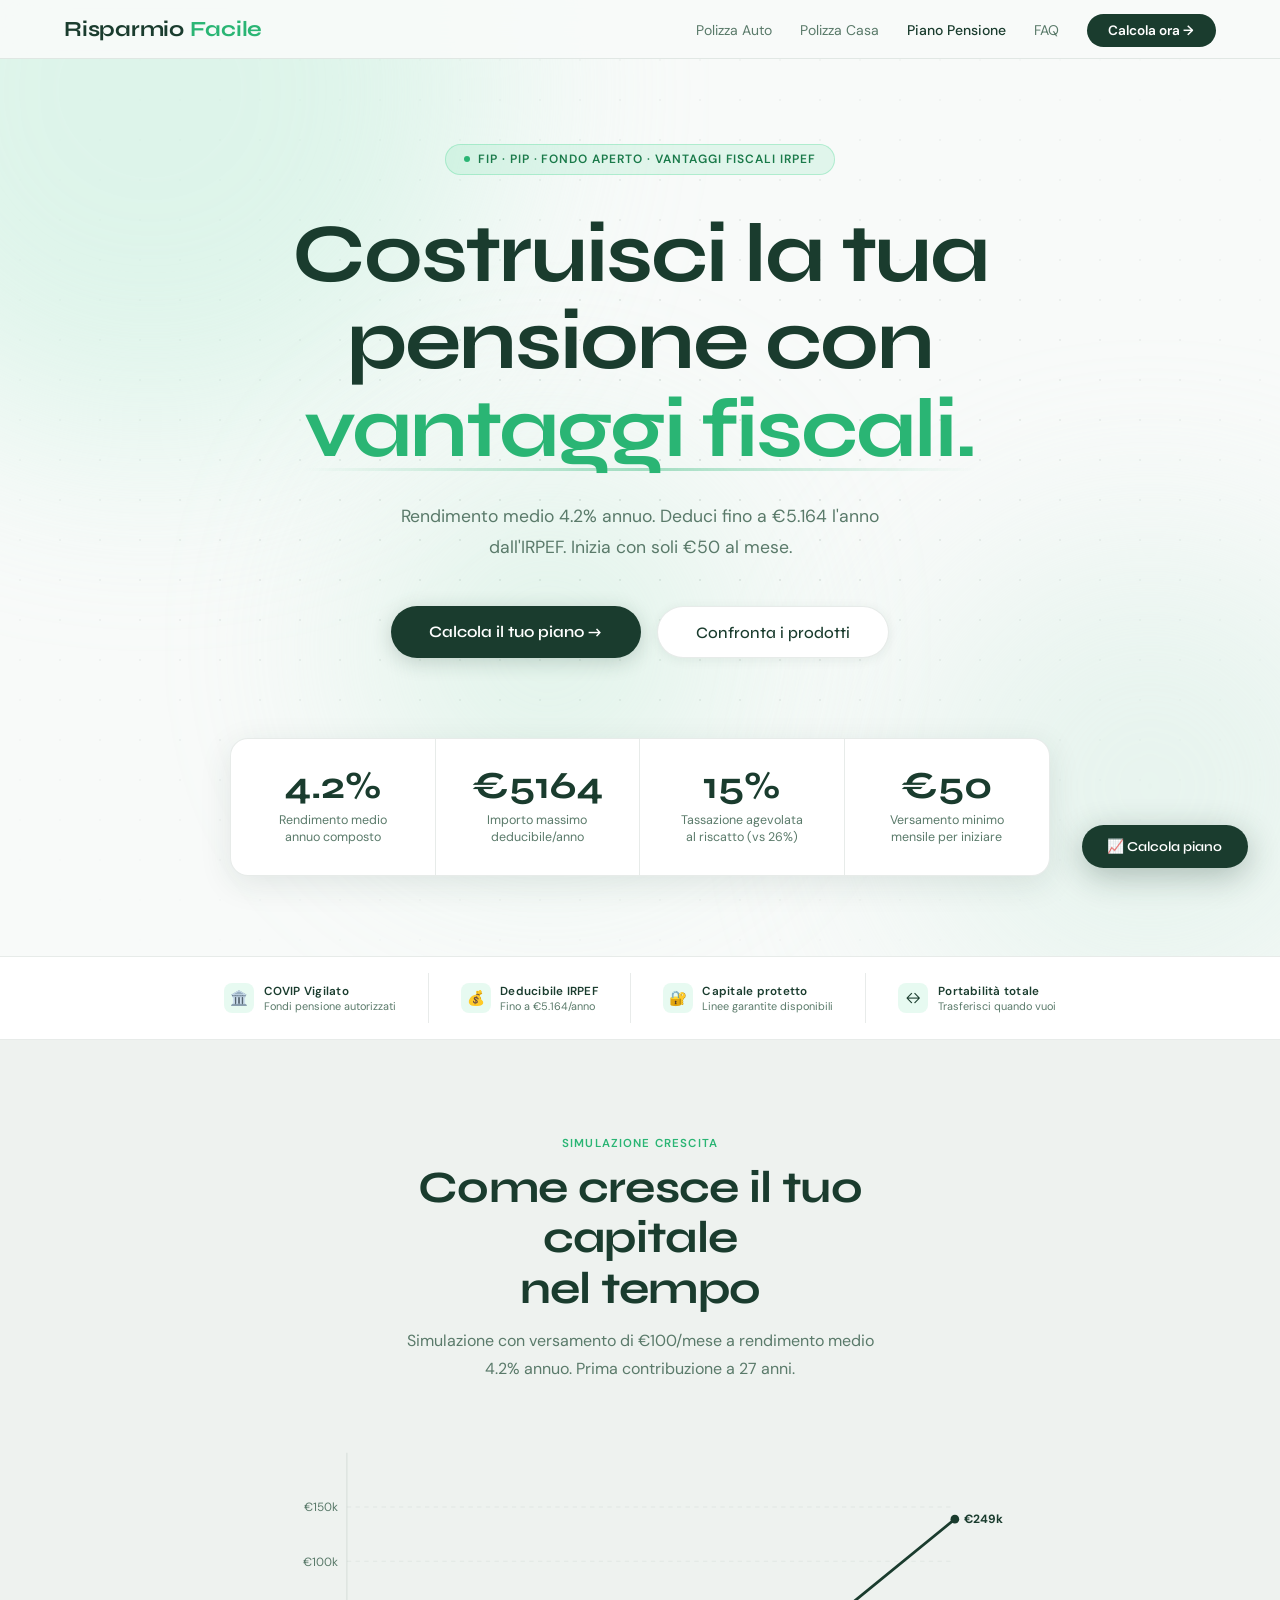
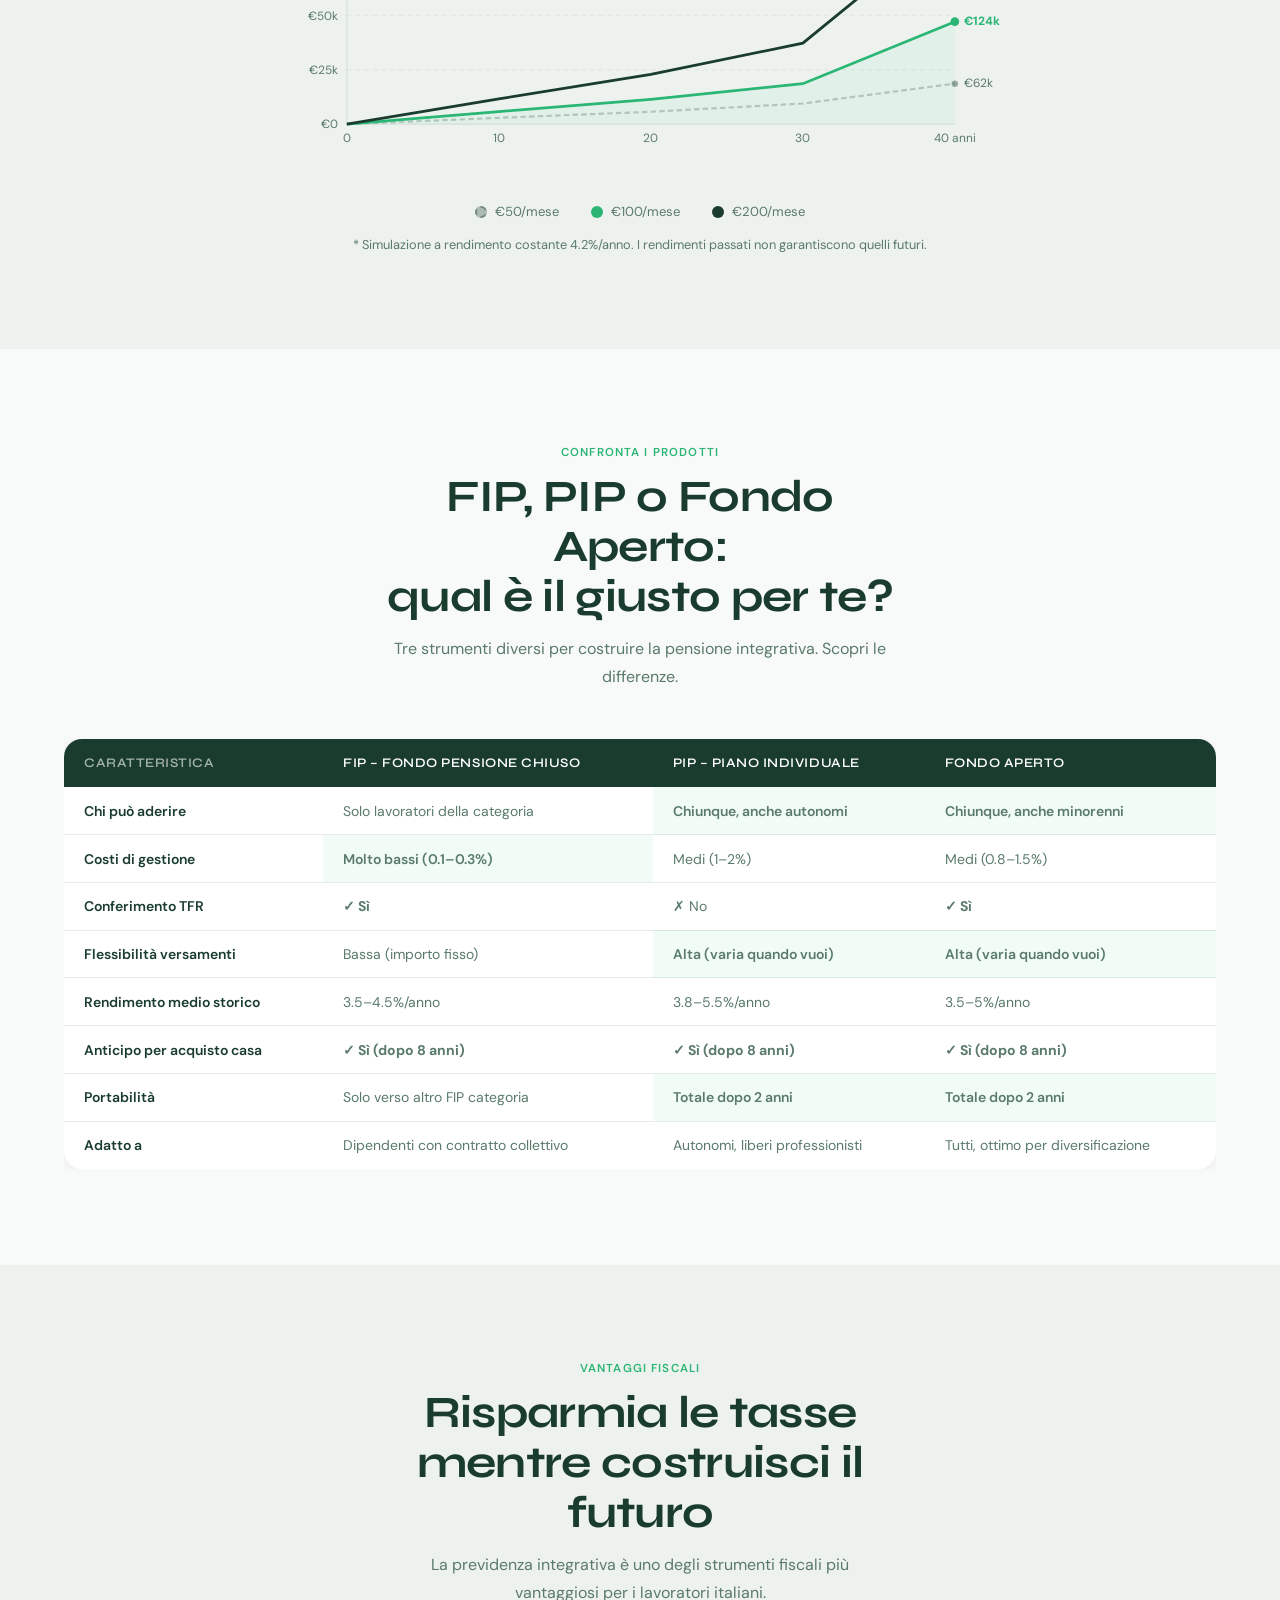
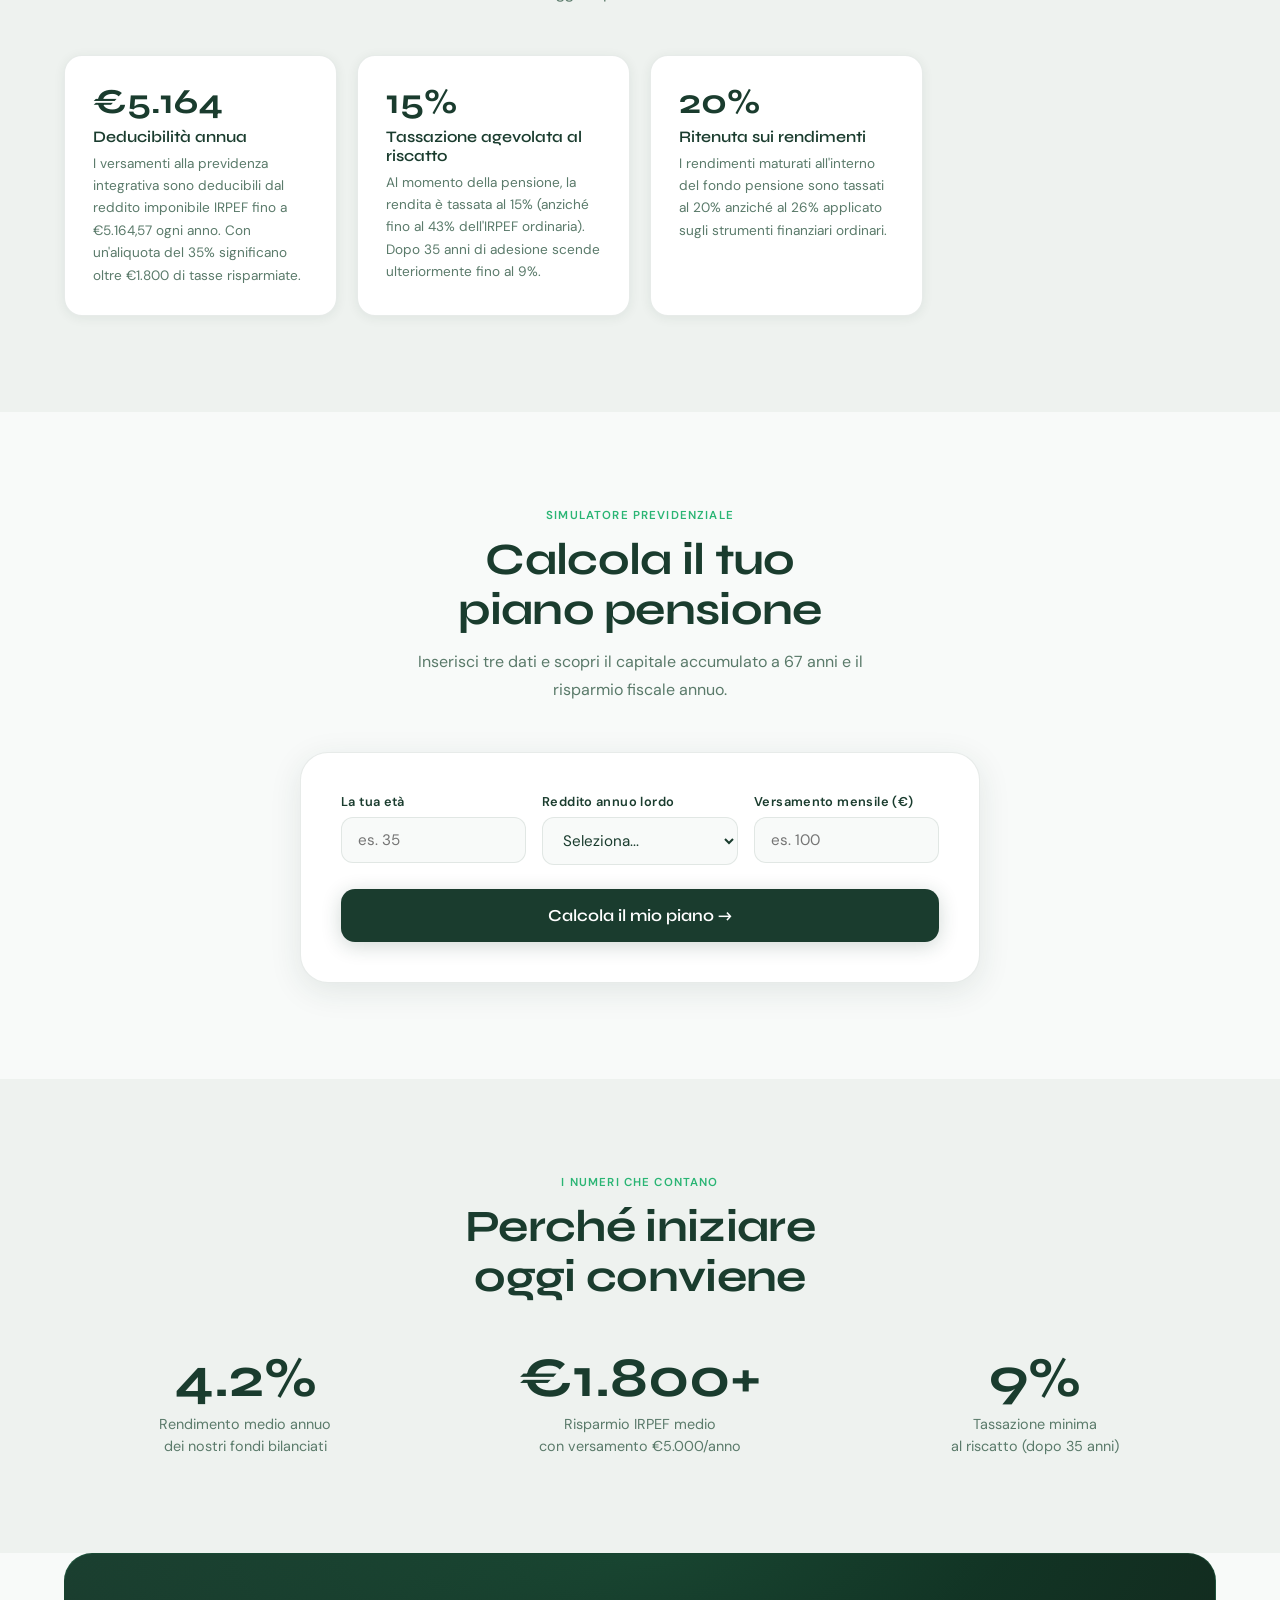
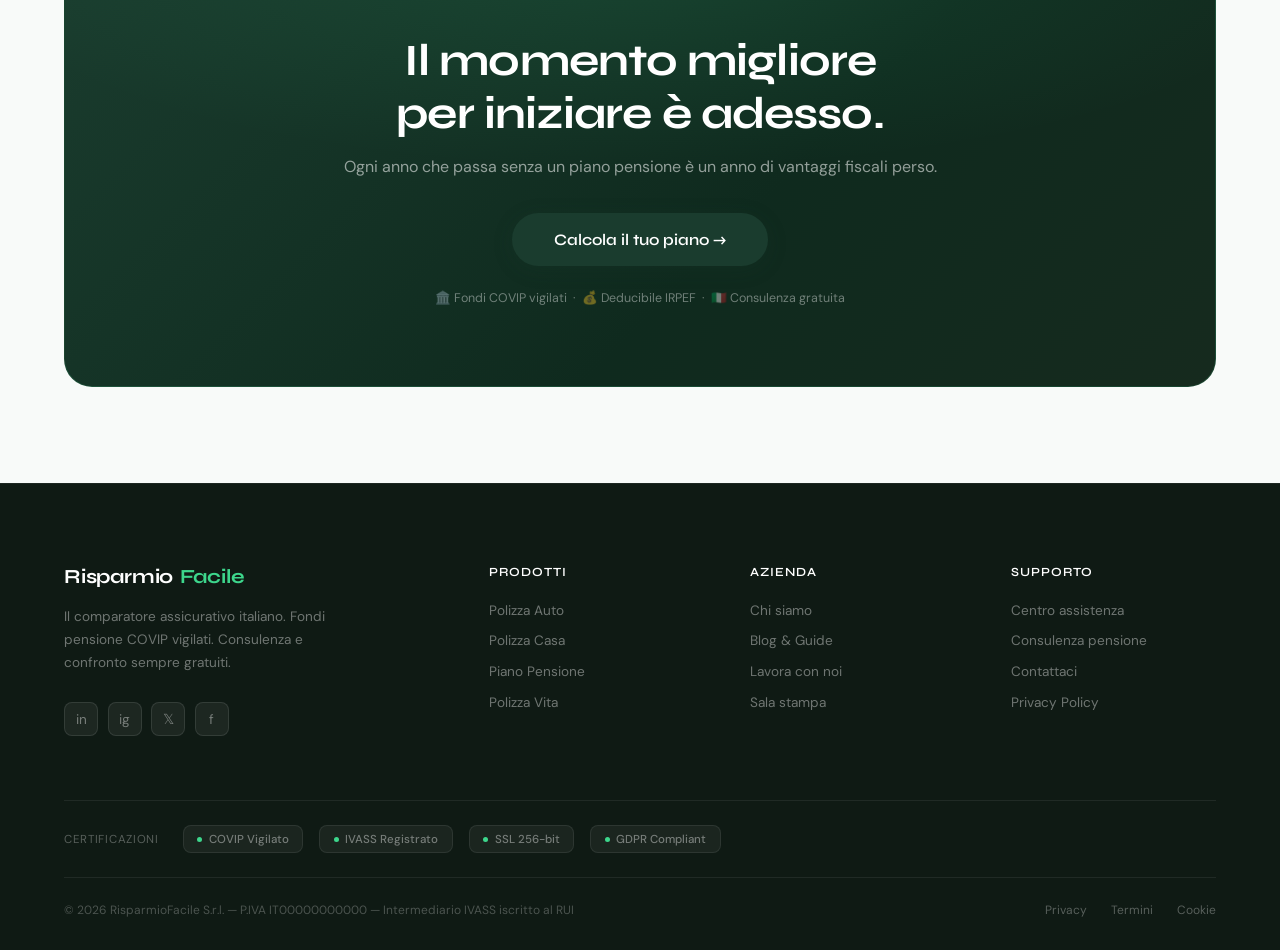
==== piano-pensione.html @ 621ca2c6 "redesign completo: trust bar, micro-animazioni, hero migliorata, footer professionale" ====
<!DOCTYPE html>
<html lang="it">
<head>
<meta charset="UTF-8">
<meta name="viewport" content="width=device-width, initial-scale=1.0">
<title>Piano Pensione – RisparmioFacile</title>
<link rel="preconnect" href="https://fonts.googleapis.com">
<link href="https://fonts.googleapis.com/css2?family=Syne:wght@400;600;700;800&family=DM+Sans:ital,wght@0,300;0,400;0,500;1,300&display=swap" rel="stylesheet">
<link rel="stylesheet" href="style.css">
<style>
  /* ── LINE CHART ── */
  .chart-section { background: var(--bg-alt); }
  .chart-wrap { max-width: 760px; margin: 3rem auto 0; position: relative; }
  .chart-svg { width: 100%; height: auto; overflow: visible; }
  .chart-legend {
    display: flex; gap: 2rem; justify-content: center; flex-wrap: wrap;
    margin-top: 1.25rem;
  }
  .legend-item { display: flex; align-items: center; gap: .5rem; font-size: .82rem; color: var(--text-muted); }
  .legend-dot { width: 12px; height: 12px; border-radius: 50%; flex-shrink: 0; }
  .chart-note { text-align: center; color: var(--text-muted); font-size: .8rem; margin-top: 1rem; }

  /* ── COMPARISON TABLE ── */
  .compare-table-wrap { overflow-x: auto; margin-top: 3rem; }
  .compare-table {
    width: 100%; border-collapse: collapse;
    background: var(--bg-card); border-radius: var(--radius);
    overflow: hidden; box-shadow: var(--shadow-sm);
  }
  .compare-table thead { background: var(--primary); }
  .compare-table thead th {
    padding: 1rem 1.25rem; text-align: left;
    font-family: 'Syne', sans-serif; font-size: .82rem; font-weight: 600;
    color: #fff; letter-spacing: .04em; text-transform: uppercase;
  }
  .compare-table thead th:first-child { color: rgba(255,255,255,.6); }
  .compare-table tbody tr { border-bottom: 1px solid var(--border); }
  .compare-table tbody tr:last-child { border-bottom: none; }
  .compare-table tbody tr:hover { background: var(--bg-alt); }
  .compare-table td { padding: .9rem 1.25rem; font-size: .875rem; color: var(--text-muted); vertical-align: middle; }
  .compare-table td:first-child { font-weight: 600; color: var(--text); }
  .td-check { color: var(--green-dark); font-weight: 700; }
  .td-no { color: #aaa; }
  .td-best { color: #1a7a4a; font-weight: 600; background: rgba(61,214,140,.07); }

  /* ── TAX SECTION ── */
  .tax-grid {
    display: grid; grid-template-columns: repeat(auto-fill, minmax(260px,1fr));
    gap: 1.25rem; margin-top: 3rem;
  }
  .tax-card {
    background: var(--bg-card); border: 1px solid var(--border);
    border-radius: var(--radius); padding: 1.75rem; box-shadow: var(--shadow-sm);
    transition: transform .3s cubic-bezier(.22,.68,0,1.2), box-shadow .3s;
  }
  .tax-card:hover { transform: translateY(-5px); box-shadow: var(--shadow-lg); border-color: var(--border-green); }
  .tax-card-num {
    font-family: 'Syne', sans-serif; font-size: 2.2rem; font-weight: 700;
    color: var(--primary); display: block; margin-bottom: .5rem; line-height: 1;
  }
  .tax-card h4 { font-family: 'Syne', sans-serif; font-size: 1rem; font-weight: 600; margin-bottom: .4rem; color: var(--text); }
  .tax-card p { font-size: .85rem; color: var(--text-muted); line-height: 1.65; }

  /* ── FORM + SIMULATOR ── */
  .form-section { background: var(--bg); }
  .simulator-box {
    max-width: 680px; margin: 3rem auto 0;
    background: var(--bg-card); border: 1px solid var(--border);
    border-radius: var(--radius-lg); padding: 2.5rem; box-shadow: var(--shadow-md);
  }
  .form-row { display: grid; grid-template-columns: 1fr 1fr 1fr; gap: 1rem; margin-bottom: 1.5rem; }
  .form-group { display: flex; flex-direction: column; gap: .4rem; }
  .form-group label { font-size: .8rem; font-weight: 600; color: var(--text); letter-spacing: .03em; }
  .form-group input, .form-group select {
    padding: .75rem 1rem; border-radius: 12px; border: 1px solid var(--border);
    background: var(--bg); font-family: 'DM Sans', sans-serif;
    font-size: .95rem; color: var(--text); outline: none;
    transition: border-color .2s, box-shadow .2s;
  }
  .form-group input:focus, .form-group select:focus { border-color: var(--border-green); box-shadow: 0 0 0 3px rgba(61,214,140,.1); }
  .form-submit { width: 100%; font-size: 1.05rem; padding: 1rem; border-radius: 14px; }

  /* simulator result */
  .sim-result {
    display: none; margin-top: 2rem;
    background: var(--bg-alt); border-radius: var(--radius);
    padding: 1.75rem; border: 1px solid var(--border-green);
  }
  .sim-result.show { display: block; }
  .sim-result-title { font-family: 'Syne', sans-serif; font-size: 1rem; font-weight: 700; color: var(--text); margin-bottom: 1.25rem; }
  .sim-grid { display: grid; grid-template-columns: 1fr 1fr; gap: 1rem; }
  .sim-item { text-align: center; background: var(--bg-card); border-radius: 12px; padding: 1.25rem; border: 1px solid var(--border); }
  .sim-num { font-family: 'Syne', sans-serif; font-size: 1.8rem; font-weight: 700; color: var(--primary); display: block; line-height: 1; }
  .sim-lbl { font-size: .78rem; color: var(--text-muted); margin-top: .35rem; display: block; }
  .sim-disclaimer { font-size: .75rem; color: var(--text-muted); margin-top: 1rem; line-height: 1.5; }

  /* ── BENEFITS ── */
  .benefits-section { background: var(--bg-alt); }
  .benefits-row { display: grid; grid-template-columns: repeat(3,1fr); gap: 2rem; margin-top: 3rem; }
  .benefit-item { text-align: center; }
  .benefit-num { font-family: 'Syne', sans-serif; font-size: clamp(2.2rem,5vw,3.5rem); font-weight: 700; color: var(--primary); display: block; line-height: 1; }
  .benefit-label { font-size: .9rem; color: var(--text-muted); margin-top: .5rem; line-height: 1.5; display: block; }

  @media(max-width:700px){
    .form-row { grid-template-columns: 1fr; }
    .sim-grid { grid-template-columns: 1fr; }
    .benefits-row { grid-template-columns: 1fr; }
  }
</style>
</head>
<body>

<!-- NAV -->
<nav>
  <a class="logo" href="index.html">Risparmio<span>Facile</span></a>
  <ul>
    <li><a href="polizza-auto.html">Polizza Auto</a></li>
    <li><a href="polizza-casa.html">Polizza Casa</a></li>
    <li><a href="piano-pensione.html" class="active">Piano Pensione</a></li>
    <li><a href="index.html#faq">FAQ</a></li>
    <li><a href="#simulatore" class="nav-cta">Calcola ora →</a></li>
  </ul>
</nav>

<!-- HERO -->
<section class="hero">
  <div class="hero-grid"></div>
  <div class="blob blob-1"></div><div class="blob blob-2"></div><div class="blob blob-3"></div>

  <div class="hero-eyebrow"><span class="dot"></span>FIP · PIP · Fondo Aperto · Vantaggi fiscali IRPEF</div>

  <h1>Costruisci la tua<br>pensione con<br><span class="hero-accent">vantaggi fiscali.</span></h1>

  <p class="hero-sub">Rendimento medio 4.2% annuo. Deduci fino a €5.164 l'anno dall'IRPEF. Inizia con soli €50 al mese.</p>

  <div class="hero-actions">
    <a href="#simulatore" class="btn-primary">Calcola il tuo piano →</a>
    <a href="#prodotti" class="btn-secondary">Confronta i prodotti</a>
  </div>

  <div class="hero-stats">
    <div class="hstat">
      <span class="hstat-num" data-target="4.2" data-suffix="%" data-float>0</span>
      <span class="hstat-label">Rendimento medio<br>annuo composto</span>
    </div>
    <div class="hstat">
      <span class="hstat-num" data-prefix="€" data-target="5164">0</span>
      <span class="hstat-label">Importo massimo<br>deducibile/anno</span>
    </div>
    <div class="hstat">
      <span class="hstat-num" data-target="15" data-suffix="%">0</span>
      <span class="hstat-label">Tassazione agevolata<br>al riscatto (vs 26%)</span>
    </div>
    <div class="hstat">
      <span class="hstat-num" data-prefix="€" data-target="50">0</span>
      <span class="hstat-label">Versamento minimo<br>mensile per iniziare</span>
    </div>
  </div>
</section>

<!-- TRUST BAR -->
<div class="trust-bar">
  <div class="tb-item"><div class="tb-icon">🏛️</div><div><span class="tb-label">COVIP Vigilato</span><span class="tb-sub">Fondi pensione autorizzati</span></div></div>
  <div class="tb-item"><div class="tb-icon">💰</div><div><span class="tb-label">Deducibile IRPEF</span><span class="tb-sub">Fino a €5.164/anno</span></div></div>
  <div class="tb-item"><div class="tb-icon">🔐</div><div><span class="tb-label">Capitale protetto</span><span class="tb-sub">Linee garantite disponibili</span></div></div>
  <div class="tb-item"><div class="tb-icon">↔️</div><div><span class="tb-label">Portabilità totale</span><span class="tb-sub">Trasferisci quando vuoi</span></div></div>
</div>

<!-- LINE CHART -->
<section class="chart-section">
  <div class="centered">
    <span class="section-label">Simulazione crescita</span>
    <h2 class="section-title">Come cresce il tuo capitale<br>nel tempo</h2>
    <p class="section-sub">Simulazione con versamento di €100/mese a rendimento medio 4.2% annuo. Prima contribuzione a 27 anni.</p>
  </div>

  <div class="chart-wrap reveal">
    <!-- SVG Line Chart: 3 scenarios 50/100/200 €/mese -->
    <svg class="chart-svg" viewBox="0 0 700 320" xmlns="http://www.w3.org/2000/svg">
      <!-- grid lines -->
      <line x1="80" y1="20"  x2="80"  y2="270" stroke="rgba(26,60,46,.1)" stroke-width="1"/>
      <line x1="80" y1="270" x2="640" y2="270" stroke="rgba(26,60,46,.1)" stroke-width="1"/>
      <!-- horizontal guides -->
      <line x1="80" y1="220" x2="640" y2="220" stroke="rgba(26,60,46,.06)" stroke-width="1" stroke-dasharray="4,4"/>
      <line x1="80" y1="170" x2="640" y2="170" stroke="rgba(26,60,46,.06)" stroke-width="1" stroke-dasharray="4,4"/>
      <line x1="80" y1="120" x2="640" y2="120" stroke="rgba(26,60,46,.06)" stroke-width="1" stroke-dasharray="4,4"/>
      <line x1="80" y1="70"  x2="640" y2="70"  stroke="rgba(26,60,46,.06)" stroke-width="1" stroke-dasharray="4,4"/>

      <!-- Y axis labels -->
      <text x="72" y="274" text-anchor="end" font-size="11" fill="#5a7a6a">€0</text>
      <text x="72" y="224" text-anchor="end" font-size="11" fill="#5a7a6a">€25k</text>
      <text x="72" y="174" text-anchor="end" font-size="11" fill="#5a7a6a">€50k</text>
      <text x="72" y="124" text-anchor="end" font-size="11" fill="#5a7a6a">€100k</text>
      <text x="72" y="74"  text-anchor="end" font-size="11" fill="#5a7a6a">€150k</text>

      <!-- X axis labels -->
      <text x="80"  y="286" text-anchor="middle" font-size="11" fill="#5a7a6a">0</text>
      <text x="220" y="286" text-anchor="middle" font-size="11" fill="#5a7a6a">10</text>
      <text x="360" y="286" text-anchor="middle" font-size="11" fill="#5a7a6a">20</text>
      <text x="500" y="286" text-anchor="middle" font-size="11" fill="#5a7a6a">30</text>
      <text x="640" y="286" text-anchor="middle" font-size="11" fill="#5a7a6a">40 anni</text>

      <!-- Scenario €50/mese: 0→3.7k→7.3k→12.3k→18.8k→27k→36k→47.5k→62.3k -->
      <!-- Y = 270 - (val/160000)*250 -->
      <polyline
        points="80,270 220,264.2 360,258.6 500,251.0 640,232.7"
        fill="none" stroke="rgba(26,60,46,.25)" stroke-width="2" stroke-dasharray="5,3"/>

      <!-- Scenario €100/mese: 0→7.4k→14.7k→24.6k→37.5k→54k→72k→95k→124.6k -->
      <polyline
        points="80,270 220,258.4 360,247.1 500,232.7 640,175.6"
        fill="none" stroke="#2ab574" stroke-width="2.5"/>

      <!-- Fill under €100 line -->
      <polygon
        points="80,270 220,258.4 360,247.1 500,232.7 640,175.6 640,270"
        fill="rgba(61,214,140,.07)"/>

      <!-- Scenario €200/mese: values * 2 of 100€ -->
      <polyline
        points="80,270 220,246.8 360,224.2 500,195.4 640,81.2"
        fill="none" stroke="#1a3c2e" stroke-width="2.5"/>

      <!-- End value labels -->
      <circle cx="640" cy="175.6" r="4" fill="#2ab574"/>
      <text x="648" y="179" font-size="11" font-weight="700" fill="#2ab574">€124k</text>
      <circle cx="640" cy="81.2" r="4" fill="#1a3c2e"/>
      <text x="648" y="85" font-size="11" font-weight="700" fill="#1a3c2e">€249k</text>
      <circle cx="640" cy="232.7" r="3" fill="rgba(26,60,46,.4)"/>
      <text x="648" y="236" font-size="11" fill="#5a7a6a">€62k</text>
    </svg>

    <div class="chart-legend">
      <div class="legend-item"><div class="legend-dot" style="background:rgba(26,60,46,.3);border:2px dashed rgba(26,60,46,.4)"></div>€50/mese</div>
      <div class="legend-item"><div class="legend-dot" style="background:#2ab574"></div>€100/mese</div>
      <div class="legend-item"><div class="legend-dot" style="background:#1a3c2e"></div>€200/mese</div>
    </div>
    <p class="chart-note">* Simulazione a rendimento costante 4.2%/anno. I rendimenti passati non garantiscono quelli futuri.</p>
  </div>
</section>

<!-- PRODUCTS COMPARISON -->
<section id="prodotti" style="background:var(--bg)">
  <div class="centered">
    <span class="section-label">Confronta i prodotti</span>
    <h2 class="section-title">FIP, PIP o Fondo Aperto:<br>qual è il giusto per te?</h2>
    <p class="section-sub">Tre strumenti diversi per costruire la pensione integrativa. Scopri le differenze.</p>
  </div>

  <div class="compare-table-wrap reveal">
    <table class="compare-table">
      <thead>
        <tr>
          <th>Caratteristica</th>
          <th>FIP – Fondo Pensione Chiuso</th>
          <th>PIP – Piano Individuale</th>
          <th>Fondo Aperto</th>
        </tr>
      </thead>
      <tbody>
        <tr><td>Chi può aderire</td><td>Solo lavoratori della categoria</td><td class="td-best">Chiunque, anche autonomi</td><td class="td-best">Chiunque, anche minorenni</td></tr>
        <tr><td>Costi di gestione</td><td class="td-best">Molto bassi (0.1–0.3%)</td><td>Medi (1–2%)</td><td>Medi (0.8–1.5%)</td></tr>
        <tr><td>Conferimento TFR</td><td class="td-check">✓ Sì</td><td class="td-no">✗ No</td><td class="td-check">✓ Sì</td></tr>
        <tr><td>Flessibilità versamenti</td><td>Bassa (importo fisso)</td><td class="td-best">Alta (varia quando vuoi)</td><td class="td-best">Alta (varia quando vuoi)</td></tr>
        <tr><td>Rendimento medio storico</td><td>3.5–4.5%/anno</td><td>3.8–5.5%/anno</td><td>3.5–5%/anno</td></tr>
        <tr><td>Anticipo per acquisto casa</td><td class="td-check">✓ Sì (dopo 8 anni)</td><td class="td-check">✓ Sì (dopo 8 anni)</td><td class="td-check">✓ Sì (dopo 8 anni)</td></tr>
        <tr><td>Portabilità</td><td>Solo verso altro FIP categoria</td><td class="td-best">Totale dopo 2 anni</td><td class="td-best">Totale dopo 2 anni</td></tr>
        <tr><td>Adatto a</td><td>Dipendenti con contratto collettivo</td><td>Autonomi, liberi professionisti</td><td>Tutti, ottimo per diversificazione</td></tr>
      </tbody>
    </table>
  </div>
</section>

<!-- TAX BENEFITS -->
<section style="background:var(--bg-alt)">
  <div class="centered">
    <span class="section-label">Vantaggi fiscali</span>
    <h2 class="section-title">Risparmia le tasse<br>mentre costruisci il futuro</h2>
    <p class="section-sub">La previdenza integrativa è uno degli strumenti fiscali più vantaggiosi per i lavoratori italiani.</p>
  </div>
  <div class="tax-grid">
    <div class="tax-card reveal">
      <span class="tax-card-num">€5.164</span>
      <h4>Deducibilità annua</h4>
      <p>I versamenti alla previdenza integrativa sono deducibili dal reddito imponibile IRPEF fino a €5.164,57 ogni anno. Con un'aliquota del 35% significano oltre €1.800 di tasse risparmiate.</p>
    </div>
    <div class="tax-card reveal">
      <span class="tax-card-num">15%</span>
      <h4>Tassazione agevolata al riscatto</h4>
      <p>Al momento della pensione, la rendita è tassata al 15% (anziché fino al 43% dell'IRPEF ordinaria). Dopo 35 anni di adesione scende ulteriormente fino al 9%.</p>
    </div>
    <div class="tax-card reveal">
      <span class="tax-card-num">20%</span>
      <h4>Ritenuta sui rendimenti</h4>
      <p>I rendimenti maturati all'interno del fondo pensione sono tassati al 20% anziché al 26% applicato sugli strumenti finanziari ordinari.</p>
    </div>
  </div>
</section>

<!-- SIMULATOR -->
<section id="simulatore" class="form-section">
  <div class="centered">
    <span class="section-label">Simulatore previdenziale</span>
    <h2 class="section-title">Calcola il tuo<br>piano pensione</h2>
    <p class="section-sub">Inserisci tre dati e scopri il capitale accumulato a 67 anni e il risparmio fiscale annuo.</p>
  </div>

  <div class="simulator-box">
    <div class="form-row">
      <div class="form-group">
        <label>La tua età</label>
        <input type="number" id="s-eta" placeholder="es. 35" min="18" max="65">
      </div>
      <div class="form-group">
        <label>Reddito annuo lordo</label>
        <select id="s-reddito">
          <option value="">Seleziona...</option>
          <option value="15000">Fino a €15.000</option>
          <option value="20000">€15.000 – €20.000</option>
          <option value="28000">€20.000 – €28.000</option>
          <option value="40000">€28.000 – €40.000</option>
          <option value="55000">€40.000 – €55.000</option>
          <option value="80000">Oltre €55.000</option>
        </select>
      </div>
      <div class="form-group">
        <label>Versamento mensile (€)</label>
        <input type="number" id="s-versamento" placeholder="es. 100" min="50" max="2000">
      </div>
    </div>
    <button class="btn-primary form-submit" onclick="calcolaPensione()">
      Calcola il mio piano →
    </button>

    <div class="sim-result" id="sim-result">
      <div class="sim-result-title">📊 La tua proiezione previdenziale</div>
      <div class="sim-grid">
        <div class="sim-item">
          <span class="sim-num" id="r-capitale">—</span>
          <span class="sim-lbl">Capitale accumulato<br>stimato a 67 anni</span>
        </div>
        <div class="sim-item">
          <span class="sim-num" id="r-anni">—</span>
          <span class="sim-lbl">Anni di versamento<br>al tuo piano</span>
        </div>
        <div class="sim-item">
          <span class="sim-num" id="r-fiscale">—</span>
          <span class="sim-lbl">Risparmio fiscale IRPEF<br>stimato ogni anno</span>
        </div>
        <div class="sim-item">
          <span class="sim-num" id="r-totFiscale">—</span>
          <span class="sim-lbl">Risparmio fiscale totale<br>stimato nel periodo</span>
        </div>
      </div>
      <p class="sim-disclaimer">* Simulazione indicativa basata su rendimento costante 4.2%/anno. I rendimenti effettivi dipendono dall'andamento dei mercati. Il risparmio fiscale è calcolato sull'aliquota marginale IRPEF del tuo scaglione di reddito.</p>
    </div>
  </div>
</section>

<!-- BENEFITS -->
<section class="benefits-section">
  <div class="centered">
    <span class="section-label">I numeri che contano</span>
    <h2 class="section-title">Perché iniziare<br>oggi conviene</h2>
  </div>
  <div class="benefits-row">
    <div class="benefit-item reveal">
      <span class="benefit-num">4.2%</span>
      <span class="benefit-label">Rendimento medio annuo<br>dei nostri fondi bilanciati</span>
    </div>
    <div class="benefit-item reveal">
      <span class="benefit-num">€1.800+</span>
      <span class="benefit-label">Risparmio IRPEF medio<br>con versamento €5.000/anno</span>
    </div>
    <div class="benefit-item reveal">
      <span class="benefit-num">9%</span>
      <span class="benefit-label">Tassazione minima<br>al riscatto (dopo 35 anni)</span>
    </div>
  </div>
</section>

<!-- CTA BANNER -->
<div class="cta-banner">
  <h2>Il momento migliore<br>per iniziare è adesso.</h2>
  <p>Ogni anno che passa senza un piano pensione è un anno di vantaggi fiscali perso.</p>
  <a href="#simulatore" class="btn-primary" style="font-size:1rem;padding:1.05rem 2.6rem">Calcola il tuo piano →</a>
  <div class="cta-trust-note">🏛️ Fondi COVIP vigilati &nbsp;·&nbsp; 💰 Deducibile IRPEF &nbsp;·&nbsp; 🇮🇹 Consulenza gratuita</div>
</div>

<!-- FOOTER -->
<footer>
  <div class="footer-top">
    <div class="footer-brand">
      <a class="logo" href="index.html">Risparmio<span>Facile</span></a>
      <p class="footer-tagline">Il comparatore assicurativo italiano. Fondi pensione COVIP vigilati. Consulenza e confronto sempre gratuiti.</p>
      <div class="footer-social">
        <a class="social-btn" href="#" aria-label="LinkedIn">in</a>
        <a class="social-btn" href="#" aria-label="Instagram">ig</a>
        <a class="social-btn" href="#" aria-label="X">𝕏</a>
        <a class="social-btn" href="#" aria-label="Facebook">f</a>
      </div>
    </div>
    <div class="footer-col">
      <h5>Prodotti</h5>
      <ul>
        <li><a href="polizza-auto.html">Polizza Auto</a></li>
        <li><a href="polizza-casa.html">Polizza Casa</a></li>
        <li><a href="piano-pensione.html">Piano Pensione</a></li>
        <li><a href="#">Polizza Vita</a></li>
      </ul>
    </div>
    <div class="footer-col">
      <h5>Azienda</h5>
      <ul>
        <li><a href="#">Chi siamo</a></li>
        <li><a href="#">Blog & Guide</a></li>
        <li><a href="#">Lavora con noi</a></li>
        <li><a href="#">Sala stampa</a></li>
      </ul>
    </div>
    <div class="footer-col">
      <h5>Supporto</h5>
      <ul>
        <li><a href="#">Centro assistenza</a></li>
        <li><a href="#">Consulenza pensione</a></li>
        <li><a href="#">Contattaci</a></li>
        <li><a href="#">Privacy Policy</a></li>
      </ul>
    </div>
  </div>
  <div class="footer-trust">
    <span class="ftrust-label">Certificazioni</span>
    <div class="ftrust-badge"><span class="ftb-dot"></span> COVIP Vigilato</div>
    <div class="ftrust-badge"><span class="ftb-dot"></span> IVASS Registrato</div>
    <div class="ftrust-badge"><span class="ftb-dot"></span> SSL 256-bit</div>
    <div class="ftrust-badge"><span class="ftb-dot"></span> GDPR Compliant</div>
  </div>
  <div class="footer-bottom">
    <p>© 2026 RisparmioFacile S.r.l. — P.IVA IT00000000000 — Intermediario IVASS iscritto al RUI</p>
    <div class="footer-links"><a href="#">Privacy</a><a href="#">Termini</a><a href="#">Cookie</a></div>
  </div>
</footer>

<a class="floating-badge" href="#simulatore">📈 Calcola piano</a>

<script>
/* reveal */
const ro=new IntersectionObserver(entries=>{entries.forEach(e=>{if(e.isIntersecting){e.target.classList.add('visible');ro.unobserve(e.target);}});},{threshold:.1,rootMargin:'0px 0px -40px 0px'});
document.querySelectorAll('.reveal').forEach(el=>ro.observe(el));

/* counters */
function animateCounter(el){const target=parseFloat(el.dataset.target),prefix=el.dataset.prefix||'',suffix=el.dataset.suffix||'',isFloat=el.dataset.float!==undefined,dur=1800,start=performance.now();(function step(now){const p=Math.min((now-start)/dur,1),ease=1-Math.pow(1-p,3),val=target*ease;el.textContent=prefix+(isFloat?val.toFixed(1):Math.floor(val))+suffix;if(p<1)requestAnimationFrame(step);})(start);}
const co=new IntersectionObserver(entries=>{entries.forEach(e=>{if(e.isIntersecting){animateCounter(e.target);co.unobserve(e.target);}});},{threshold:.5});
document.querySelectorAll('.hstat-num[data-target]').forEach(el=>co.observe(el));

/* ── PENSION SIMULATOR ── */
function calcolaPensione() {
  const eta = parseInt(document.getElementById('s-eta').value);
  const redditoVal = document.getElementById('s-reddito').value;
  const versamento = parseInt(document.getElementById('s-versamento').value);

  if (!eta || !redditoVal || !versamento || eta < 18 || eta >= 67 || versamento < 1) {
    alert('Inserisci tutti i dati richiesti (età tra 18 e 66, versamento positivo).');
    return;
  }

  const reddito = parseInt(redditoVal);
  const anniRimasti = 67 - eta;
  const r = 0.042 / 12; // tasso mensile
  const n = anniRimasti * 12;
  const capitale = versamento * ((Math.pow(1 + r, n) - 1) / r);

  // aliquota marginale IRPEF italiana 2024
  let aliquota;
  if (reddito <= 15000)      aliquota = 0.23;
  else if (reddito <= 28000) aliquota = 0.25;
  else if (reddito <= 50000) aliquota = 0.35;
  else                       aliquota = 0.43;

  const versamentoAnnuo = Math.min(versamento * 12, 5164);
  const risparmioFiscaleAnno = Math.round(versamentoAnnuo * aliquota);
  const risparmioFiscaleTot  = risparmioFiscaleAnno * anniRimasti;

  document.getElementById('r-capitale').textContent   = '€' + Math.round(capitale).toLocaleString('it-IT');
  document.getElementById('r-anni').textContent        = anniRimasti + ' anni';
  document.getElementById('r-fiscale').textContent     = '€' + risparmioFiscaleAnno.toLocaleString('it-IT') + '/anno';
  document.getElementById('r-totFiscale').textContent  = '€' + risparmioFiscaleTot.toLocaleString('it-IT');

  const res = document.getElementById('sim-result');
  res.classList.add('show');
  res.scrollIntoView({ behavior: 'smooth', block: 'nearest' });
}
</script>
</body>
</html>
---- style.css ----
/* ============================================================
   RisparmioFacile — Shared Stylesheet
   ============================================================ */

:root {
  --green: #3dd68c;
  --green-dark: #2ab574;
  --green-soft: rgba(61,214,140,.12);
  --primary: #1a3c2e;
  --text: #1a3c2e;
  --text-2: #2d4a3e;
  --text-muted: #5a7a6a;
  --bg: #f8faf9;
  --bg-alt: #eef2ef;
  --bg-card: #ffffff;
  --border: rgba(26,60,46,.1);
  --border-green: rgba(61,214,140,.28);
  --shadow-sm: 0 2px 12px rgba(26,60,46,.07);
  --shadow-md: 0 8px 32px rgba(26,60,46,.1);
  --shadow-lg: 0 20px 60px rgba(26,60,46,.13);
  --navy: #0f1a14;
  --navy-mid: #162a1e;
  --radius: 18px;
  --radius-lg: 28px;
}

*, *::before, *::after { box-sizing: border-box; margin: 0; padding: 0; }
html { scroll-behavior: smooth; }

body {
  font-family: 'DM Sans', sans-serif;
  background: var(--bg);
  color: var(--text);
  overflow-x: hidden;
}

/* ── NAV ── */
nav {
  position: fixed; top: 0; left: 0; right: 0; z-index: 100;
  display: flex; align-items: center; justify-content: space-between;
  padding: 1rem 5vw;
  background: rgba(248,250,249,0.92);
  backdrop-filter: blur(20px);
  -webkit-backdrop-filter: blur(20px);
  border-bottom: 1px solid var(--border);
}
.logo {
  font-family: 'Syne', sans-serif;
  font-weight: 700; font-size: 1.35rem;
  color: var(--text); text-decoration: none;
  display: flex; align-items: center; gap: .4rem;
  letter-spacing: -.01em;
}
.logo span { color: var(--green-dark); }
nav ul { list-style: none; display: flex; gap: 1.75rem; }
nav ul a {
  text-decoration: none; color: var(--text-muted);
  font-size: .875rem; font-weight: 400; transition: color .2s;
}
nav ul a:hover, nav ul a.active { color: var(--text); font-weight: 500; }
.nav-cta {
  background: var(--primary) !important; color: #fff !important;
  padding: .5rem 1.35rem; border-radius: 50px;
  font-weight: 600 !important; font-size: .85rem !important;
  transition: background .2s, transform .15s !important;
}
.nav-cta:hover { background: var(--green-dark) !important; transform: translateY(-1px); color: var(--primary) !important; }

/* ── BUTTONS ── */
.btn-primary {
  background: var(--primary); color: #fff;
  font-family: 'Syne', sans-serif; font-weight: 600; font-size: 1rem;
  padding: .95rem 2.4rem; border-radius: 50px;
  text-decoration: none; border: none; cursor: pointer;
  transition: transform .2s, box-shadow .2s, background .2s;
  box-shadow: 0 4px 20px rgba(26,60,46,.2); display: inline-block;
}
.btn-primary:hover { background: var(--green-dark); transform: translateY(-3px); box-shadow: 0 10px 36px rgba(26,60,46,.25); color: var(--primary); }
.btn-secondary {
  background: #fff; color: var(--text);
  font-family: 'Syne', sans-serif; font-weight: 500; font-size: 1rem;
  padding: .95rem 2.4rem; border-radius: 50px;
  text-decoration: none; border: 1px solid var(--border);
  transition: border-color .2s, background .2s, box-shadow .2s;
  box-shadow: var(--shadow-sm); display: inline-block;
}
.btn-secondary:hover { border-color: var(--border-green); box-shadow: var(--shadow-md); }

/* ── SECTION LAYOUT ── */
section { padding: 6rem 5vw; position: relative; }
.section-label {
  font-size: .72rem; font-weight: 600; letter-spacing: .1em;
  text-transform: uppercase; color: var(--green-dark);
  margin-bottom: .75rem; display: block;
}
.section-title {
  font-family: 'Syne', sans-serif;
  font-size: clamp(1.9rem, 3.5vw, 2.9rem); font-weight: 700;
  line-height: 1.12; letter-spacing: -.015em;
  max-width: 540px; color: var(--text);
}
.section-sub {
  color: var(--text-muted); font-size: 1rem;
  line-height: 1.75; max-width: 500px; margin-top: .8rem;
}
.centered { text-align: center; }
.centered .section-title, .centered .section-sub { margin-left: auto; margin-right: auto; }

/* ── HERO BASE ── */
.hero {
  min-height: 100vh;
  display: flex; flex-direction: column;
  align-items: center; justify-content: center;
  text-align: center; padding: 9rem 5vw 5rem;
  position: relative; overflow: hidden; background: var(--bg);
}
.hero-grid {
  position: absolute; inset: 0;
  background-image: radial-gradient(circle, rgba(26,60,46,.12) 1px, transparent 1px);
  background-size: 40px 40px; pointer-events: none; z-index: 0;
  mask-image: radial-gradient(ellipse 70% 60% at 50% 50%, black, transparent);
  -webkit-mask-image: radial-gradient(ellipse 70% 60% at 50% 50%, black, transparent);
}
.blob {
  position: absolute; border-radius: 50%;
  filter: blur(100px); pointer-events: none; z-index: 0;
  animation: drift 12s ease-in-out infinite alternate;
}
.blob-1 { width:700px; height:700px; background:#c8f0de; opacity:.55; top:-260px; left:-200px; animation-delay:0s; }
.blob-2 { width:500px; height:500px; background:#d4ede2; opacity:.45; bottom:-80px; right:-120px; animation-delay:-4s; }
.blob-3 { width:380px; height:380px; background:#b8e8d0; opacity:.35; bottom:120px; left:28%; animation-delay:-7s; }
.blob-4 { width:260px; height:260px; background:#3dd68c;  opacity:.07; top:28%; right:8%; animation-delay:-2s; }
.blob-5 { width:220px; height:220px; background:#a8dfc2;  opacity:.3;  top:12%; left:18%; animation-delay:-9s; }
@keyframes drift {
  from { transform: translate(0,0) scale(1); }
  to   { transform: translate(30px,22px) scale(1.08); }
}
.hero > *:not(.blob):not(.hero-grid) { position: relative; z-index: 1; }

.hero-eyebrow {
  display: inline-flex; align-items: center; gap: .5rem;
  background: rgba(61,214,140,.12); border: 1px solid rgba(61,214,140,.3);
  color: #1a7a4a; font-size: .75rem; font-weight: 600;
  letter-spacing: .08em; text-transform: uppercase;
  padding: .4rem 1.1rem; border-radius: 50px; margin-bottom: 2.25rem;
  animation: fadeUp .6s ease both;
}
.hero-eyebrow .dot {
  width: 6px; height: 6px; border-radius: 50%;
  background: var(--green-dark); animation: blink 2s ease-in-out infinite;
}
@keyframes blink { 0%,100%{opacity:1} 50%{opacity:.3} }

.hero h1 {
  font-family: 'Syne', sans-serif;
  font-size: clamp(3rem, 6.5vw, 5.8rem);
  font-weight: 700; line-height: 1.05; letter-spacing: -.025em;
  max-width: 860px; color: var(--text);
  animation: fadeUp .7s .1s ease both;
}
.hero h1 .hero-accent {
  color: var(--green-dark); position: relative; display: inline-block;
}
.hero h1 .hero-accent::after {
  content: ''; position: absolute; bottom: 2px; left: 0; right: 0; height: 3px;
  background: linear-gradient(90deg, transparent, var(--green-dark), transparent);
  border-radius: 2px; opacity: .4;
}
.hero-sub {
  color: var(--text-muted); font-size: 1.1rem; line-height: 1.75;
  max-width: 520px; margin: 1.75rem auto 0;
  animation: fadeUp .7s .2s ease both;
}
.hero-actions {
  display: flex; gap: 1rem; flex-wrap: wrap; justify-content: center;
  margin-top: 2.75rem; animation: fadeUp .7s .3s ease both;
}
@keyframes fadeUp {
  from { opacity: 0; transform: translateY(28px); }
  to   { opacity: 1; transform: translateY(0); }
}

/* hero stats bar */
.hero-stats {
  display: grid; grid-template-columns: repeat(4,1fr);
  border: 1px solid var(--border); border-radius: var(--radius);
  overflow: hidden; margin-top: 5rem; width: 100%; max-width: 820px;
  background: var(--bg-card); box-shadow: var(--shadow-md);
  animation: fadeUp .7s .45s ease both;
}
.hstat {
  padding: 1.75rem 1.5rem; text-align: center;
  border-right: 1px solid var(--border);
}
.hstat:last-child { border-right: none; }
.hstat-num {
  font-family: 'Syne', sans-serif;
  font-size: clamp(1.8rem, 3vw, 2.6rem); font-weight: 700;
  color: var(--primary); display: block; line-height: 1;
}
.hstat-label {
  color: var(--text-muted); font-size: .78rem; font-weight: 400;
  margin-top: .4rem; display: block; line-height: 1.4;
}

/* ── TRUST BAR ── */
.trust-bar {
  background: var(--bg-card);
  border-top: 1px solid var(--border); border-bottom: 1px solid var(--border);
  padding: 1rem 5vw;
  display: flex; align-items: center; justify-content: center;
  gap: 0; flex-wrap: wrap;
}
.tb-item {
  display: flex; align-items: center; gap: .6rem;
  padding: .65rem 2rem; border-right: 1px solid var(--border); white-space: nowrap;
}
.tb-item:last-child { border-right: none; }
.tb-icon {
  width: 30px; height: 30px; background: var(--green-soft); border-radius: 8px;
  display: flex; align-items: center; justify-content: center;
  font-size: .9rem; flex-shrink: 0;
}
.tb-label { font-size: .73rem; font-weight: 600; color: var(--text); letter-spacing: .02em; display: block; }
.tb-sub   { font-size: .68rem; color: var(--text-muted); display: block; }

/* ── CARD BASE ── */
.card {
  background: var(--bg-card); border: 1px solid var(--border);
  border-radius: var(--radius); box-shadow: var(--shadow-sm);
  transition: transform .3s cubic-bezier(.22,.68,0,1.2), border-color .25s, box-shadow .3s;
  will-change: transform;
}
.card:hover { transform: translateY(-6px); border-color: var(--border-green); box-shadow: var(--shadow-lg); }

/* ── PARTNERS ── */
.partners-section { background: var(--primary); }
.partners-section .section-label { color: rgba(61,214,140,.65); }
.partners-section .section-title { color: #fff; }
.partners-row {
  display: flex; flex-wrap: wrap; gap: .85rem;
  justify-content: center; margin-top: 2.75rem;
}
.partner-chip {
  background: rgba(255,255,255,.07); border: 1px solid rgba(255,255,255,.12);
  border-radius: 10px; padding: .6rem 1.35rem;
  font-size: .8rem; font-weight: 400; color: rgba(255,255,255,.6);
  letter-spacing: .03em; transition: border-color .2s, color .2s, background .2s;
}
.partner-chip:hover { border-color: rgba(61,214,140,.35); color: #fff; background: rgba(61,214,140,.08); }

/* ── CTA BANNER ── */
.cta-banner {
  background: linear-gradient(135deg, #1a3c2e 0%, #0f2a1e 60%, #162a1e 100%);
  border: 1px solid rgba(61,214,140,.15); border-radius: var(--radius-lg);
  padding: 5rem 3rem; text-align: center; margin: 0 5vw 6rem;
  position: relative; overflow: hidden;
}
.cta-banner::before {
  content: ''; position: absolute; inset: 0;
  background: radial-gradient(ellipse 60% 50% at 50% 0%, rgba(61,214,140,.12), transparent);
  pointer-events: none;
}
.cta-banner h2 {
  font-family: 'Syne', sans-serif;
  font-size: clamp(1.9rem, 3.5vw, 2.8rem); font-weight: 700;
  letter-spacing: -.02em; margin-bottom: 1rem; color: #fff; position: relative;
}
.cta-banner p {
  color: rgba(255,255,255,.55); font-size: 1rem;
  margin-bottom: 2.25rem; position: relative;
}
.cta-trust-note {
  margin-top: 1.5rem; color: rgba(255,255,255,.4); font-size: .78rem;
  display: flex; align-items: center; justify-content: center; gap: .5rem; position: relative;
}

/* ── FOOTER ── */
footer {
  background: var(--navy); border-top: 1px solid rgba(255,255,255,.06);
  padding: 5rem 5vw 0;
}
.footer-top {
  display: grid; grid-template-columns: 1.8fr 1fr 1fr 1fr;
  gap: 3.5rem; padding-bottom: 4rem;
  border-bottom: 1px solid rgba(255,255,255,.07);
}
.footer-brand .logo { font-size: 1.25rem; margin-bottom: 1rem; display: inline-flex; color: #fff; }
.footer-brand .logo span { color: var(--green); }
.footer-tagline { color: rgba(255,255,255,.4); font-size: .85rem; line-height: 1.7; max-width: 270px; margin-bottom: 1.75rem; }
.footer-social { display: flex; gap: .6rem; }
.social-btn {
  width: 34px; height: 34px; background: rgba(255,255,255,.06);
  border: 1px solid rgba(255,255,255,.1); border-radius: 8px;
  display: flex; align-items: center; justify-content: center;
  font-size: .85rem; text-decoration: none; color: rgba(255,255,255,.4);
  transition: background .2s, border-color .2s, color .2s;
}
.social-btn:hover { background: rgba(61,214,140,.12); border-color: rgba(61,214,140,.3); color: var(--green); }
.footer-col h5 {
  font-family: 'Syne', sans-serif; font-weight: 600; font-size: .78rem;
  text-transform: uppercase; letter-spacing: .08em; margin-bottom: 1.25rem; color: #fff;
}
.footer-col ul { list-style: none; }
.footer-col ul li { margin-bottom: .6rem; }
.footer-col ul a { text-decoration: none; color: rgba(255,255,255,.4); font-size: .85rem; transition: color .2s; }
.footer-col ul a:hover { color: #fff; }
.footer-trust {
  display: flex; align-items: center; gap: 1rem; flex-wrap: wrap;
  padding: 1.5rem 0; border-bottom: 1px solid rgba(255,255,255,.07);
}
.ftrust-label { color: rgba(255,255,255,.3); font-size: .72rem; text-transform: uppercase; letter-spacing: .06em; margin-right: .5rem; }
.ftrust-badge {
  background: rgba(255,255,255,.05); border: 1px solid rgba(255,255,255,.08);
  border-radius: 8px; padding: .35rem .85rem;
  font-size: .72rem; font-weight: 500; color: rgba(255,255,255,.4);
  display: flex; align-items: center; gap: .4rem;
}
.ftrust-badge .ftb-dot { width: 5px; height: 5px; border-radius: 50%; background: var(--green); flex-shrink: 0; }
.footer-bottom {
  display: flex; align-items: center; justify-content: space-between;
  flex-wrap: wrap; gap: 1rem; padding: 1.5rem 0 2rem;
}
.footer-bottom p { color: rgba(255,255,255,.25); font-size: .75rem; }
.footer-links { display: flex; gap: 1.5rem; }
.footer-links a { color: rgba(255,255,255,.3); text-decoration: none; font-size: .75rem; transition: color .2s; }
.footer-links a:hover { color: #fff; }

/* ── FLOATING BADGE ── */
.floating-badge {
  position: fixed; bottom: 2rem; right: 2rem; z-index: 50;
  background: var(--primary); color: #fff;
  font-family: 'Syne', sans-serif; font-weight: 600; font-size: .85rem;
  padding: .8rem 1.6rem; border-radius: 50px;
  box-shadow: 0 8px 32px rgba(26,60,46,.3);
  cursor: pointer; text-decoration: none;
  animation: pulseGlow 2.5s ease-in-out infinite;
  transition: transform .2s; display: flex; align-items: center; gap: .5rem;
}
.floating-badge:hover { transform: scale(1.05); }
@keyframes pulseGlow {
  0%,100% { box-shadow: 0 8px 32px rgba(26,60,46,.3); }
  50%      { box-shadow: 0 8px 52px rgba(26,60,46,.5); }
}

/* ── REVEAL ── */
.reveal { opacity: 0; transform: translateY(28px); transition: opacity .55s ease, transform .55s ease; }
.reveal.visible { opacity: 1; transform: translateY(0); }
.reveal:nth-child(2) { transition-delay: .1s; }
.reveal:nth-child(3) { transition-delay: .18s; }
.reveal:nth-child(4) { transition-delay: .26s; }
.reveal:nth-child(5) { transition-delay: .34s; }
.reveal:nth-child(6) { transition-delay: .42s; }

/* ── RESPONSIVE ── */
@media (max-width: 900px) {
  .hero-stats { grid-template-columns: repeat(2,1fr); }
  .footer-top { grid-template-columns: 1fr 1fr; }
}
@media (max-width: 620px) {
  nav ul { display: none; }
  .hero-stats { grid-template-columns: repeat(2,1fr); }
  .footer-top { grid-template-columns: 1fr; }
  .tb-item { border-right: none; border-bottom: 1px solid var(--border); width: 100%; justify-content: center; }
  .tb-item:last-child { border-bottom: none; }
}
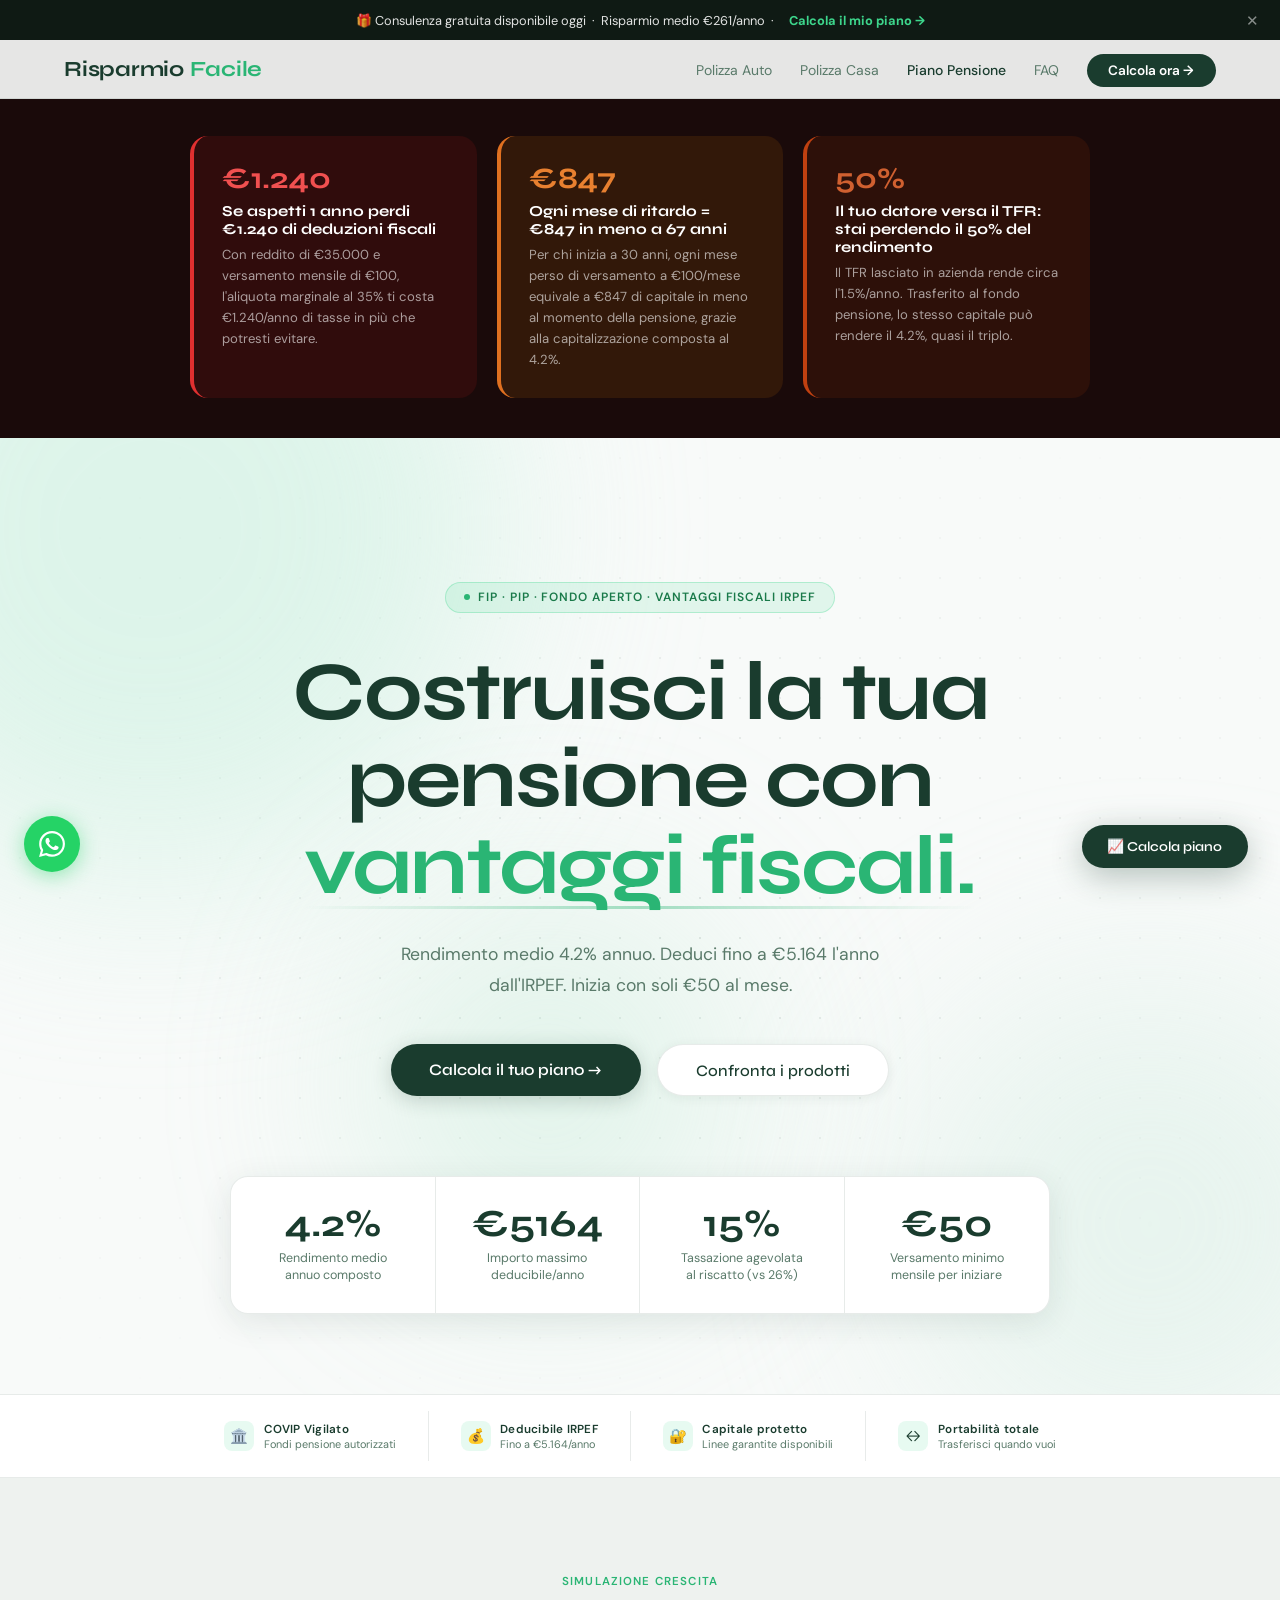
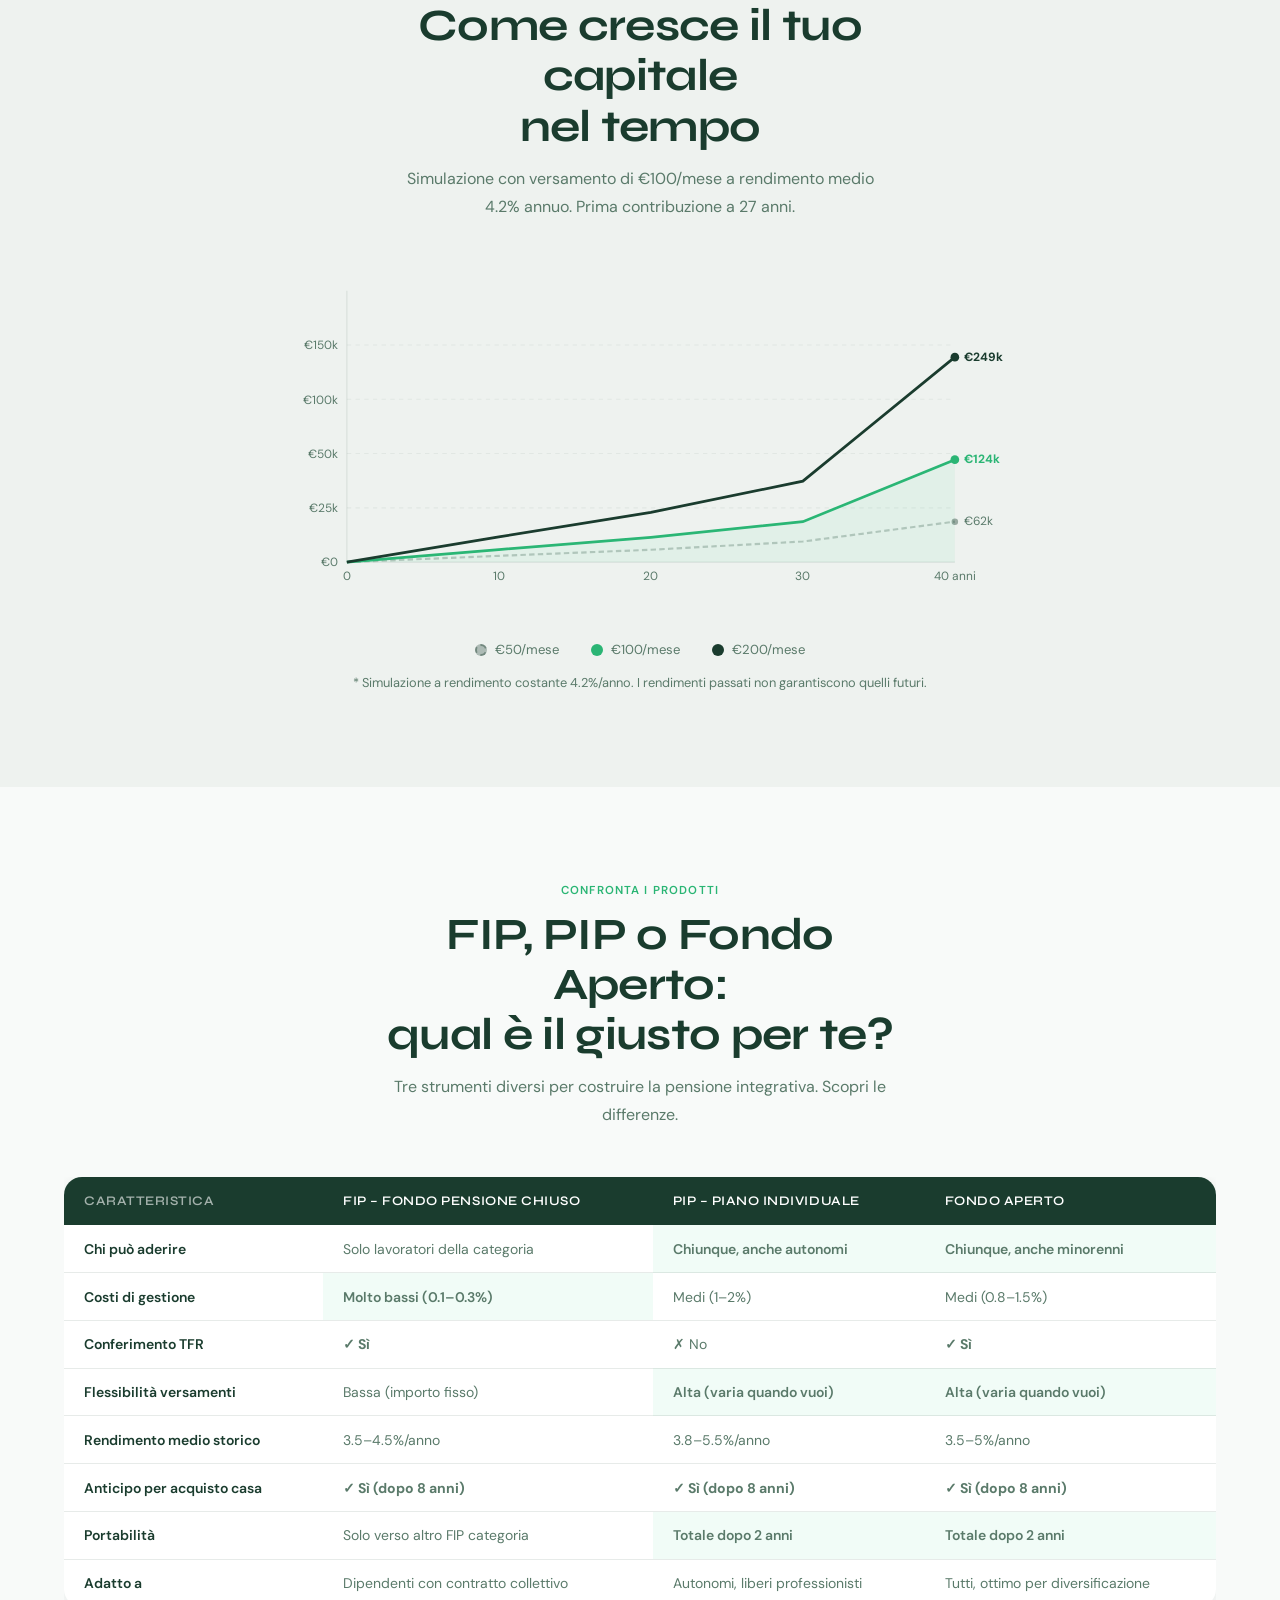
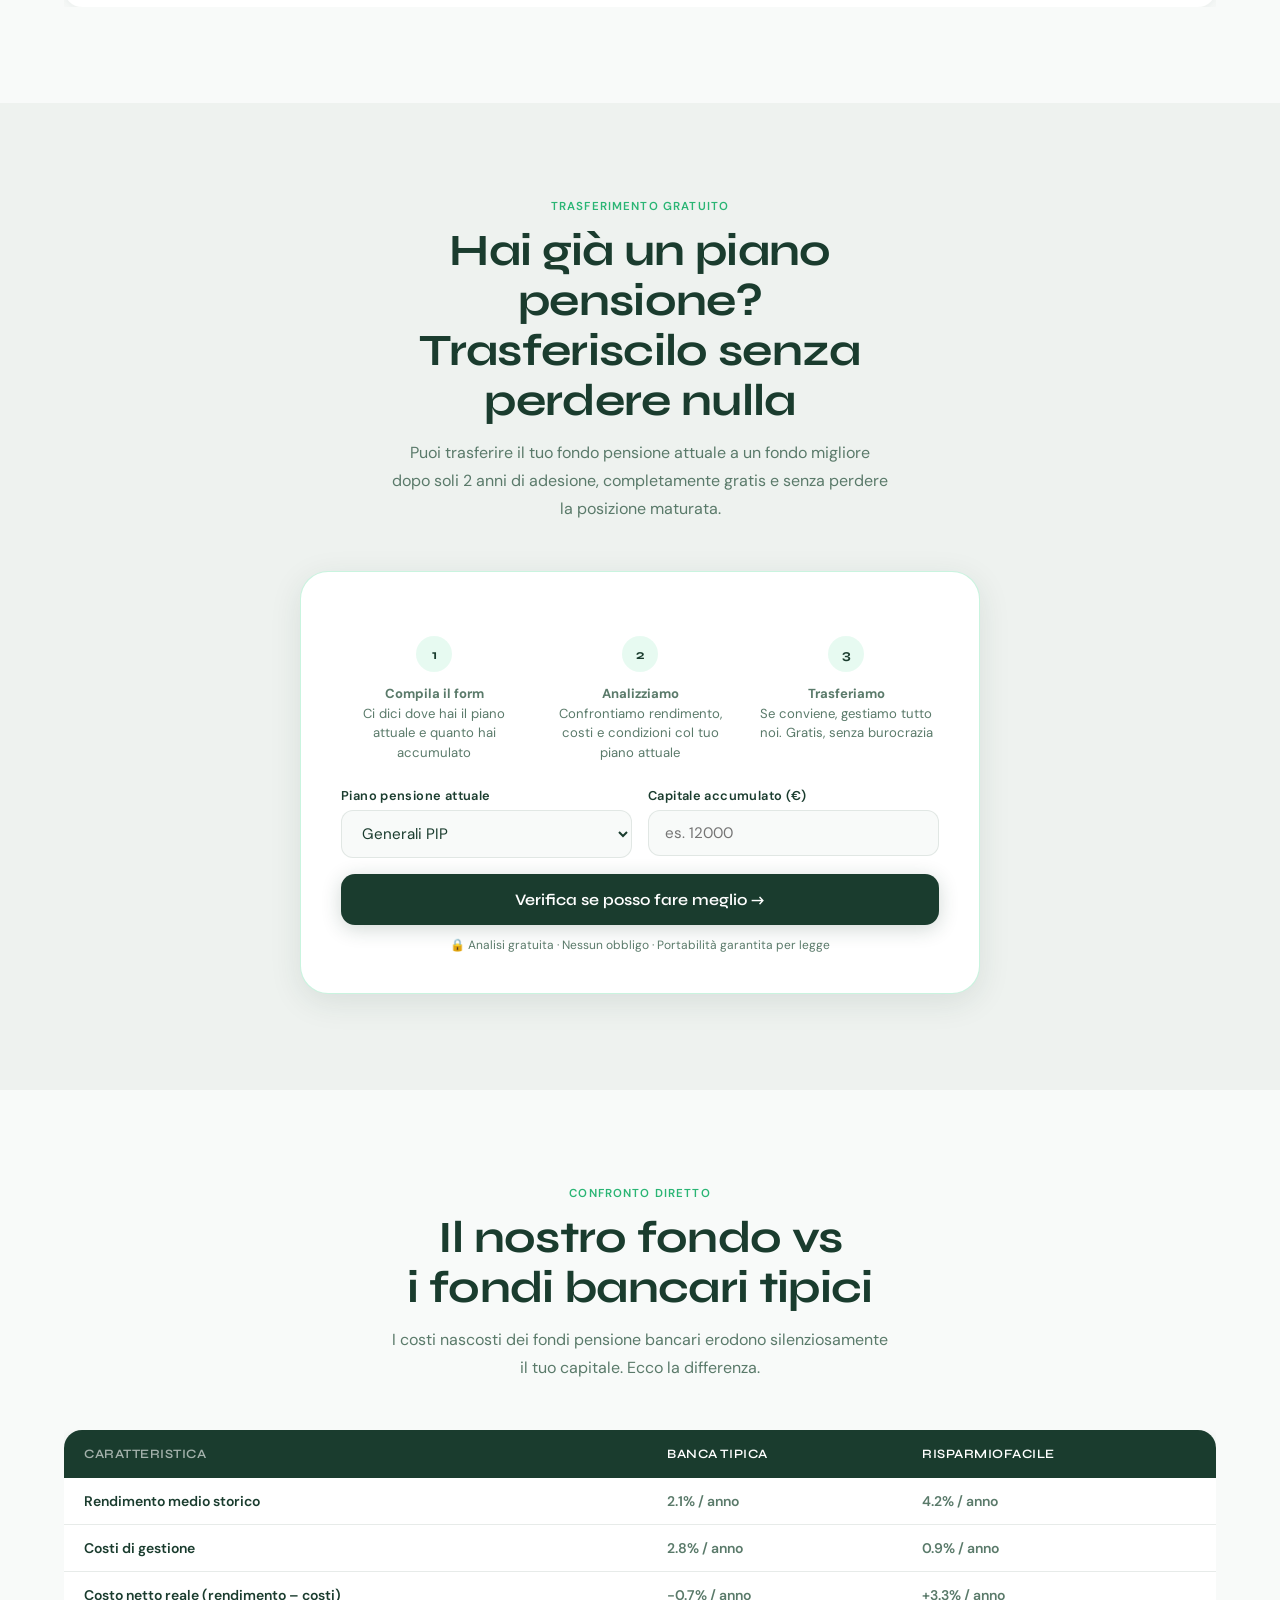
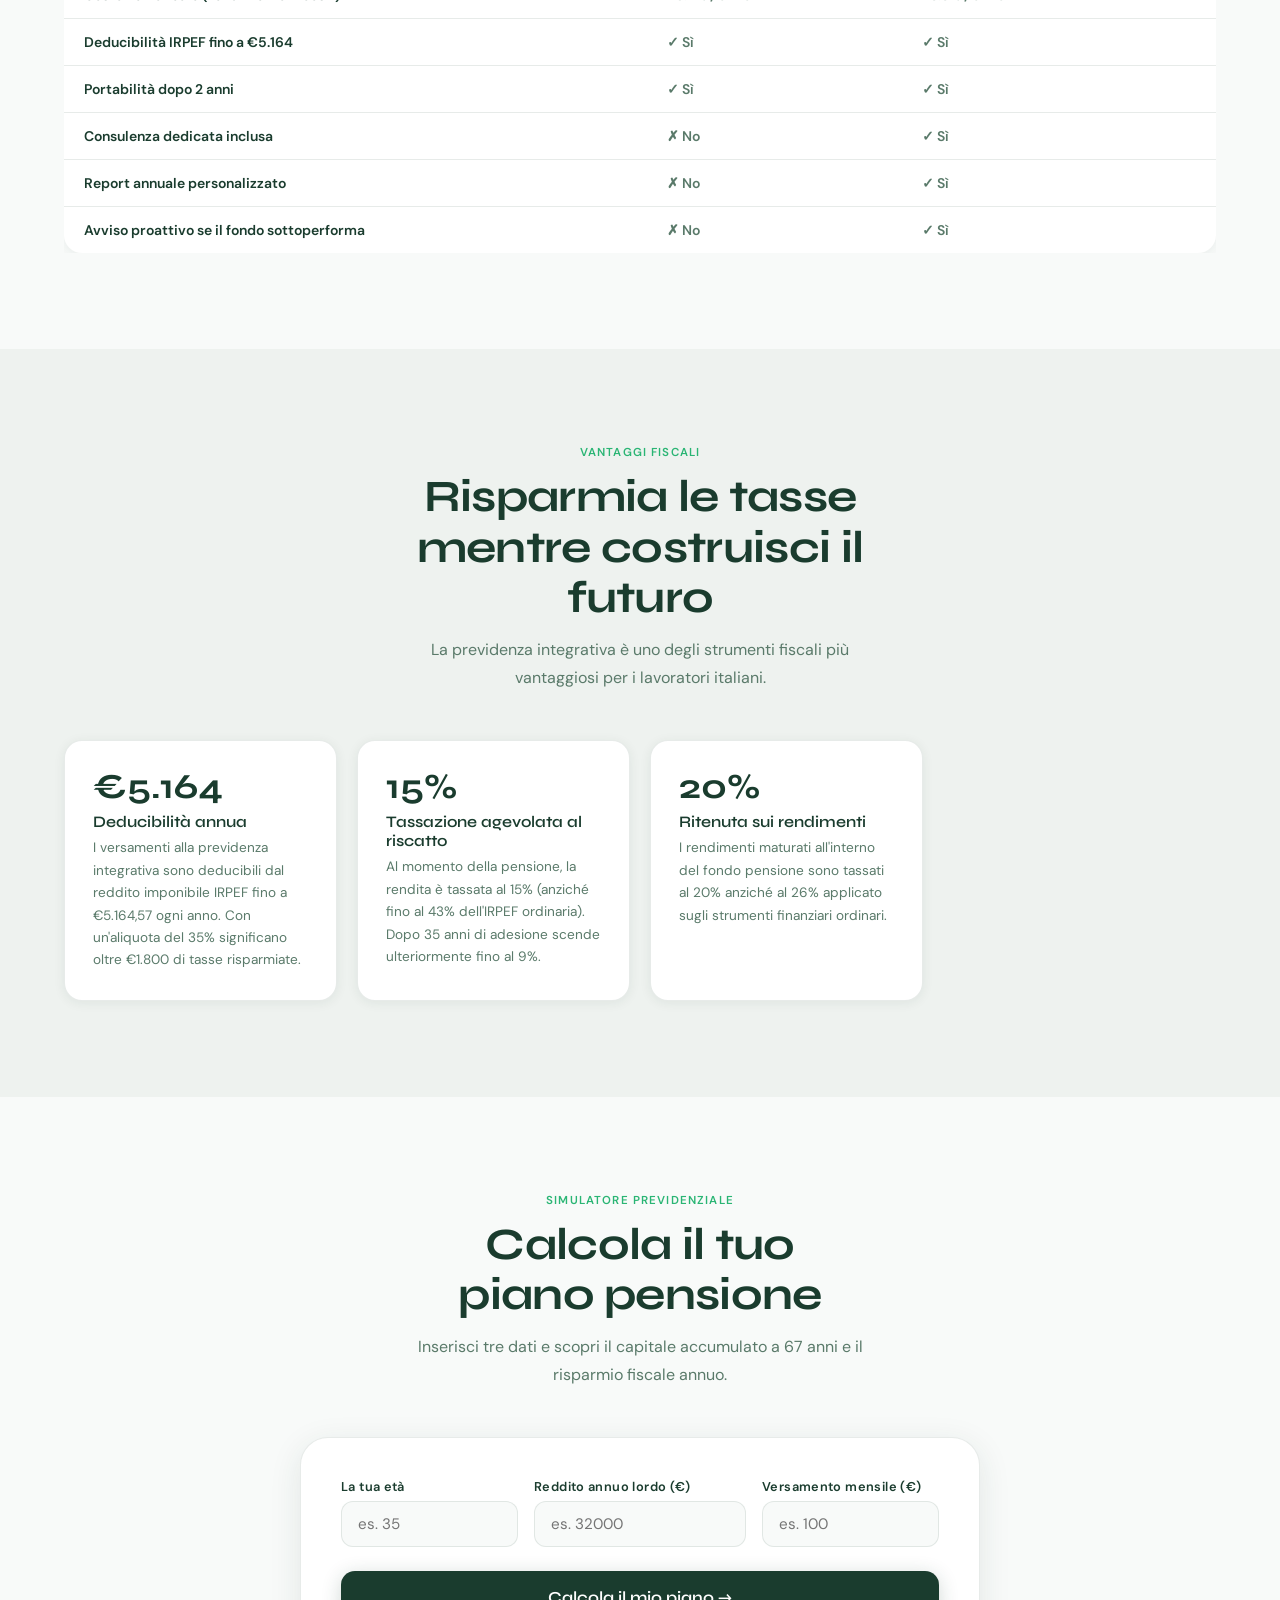
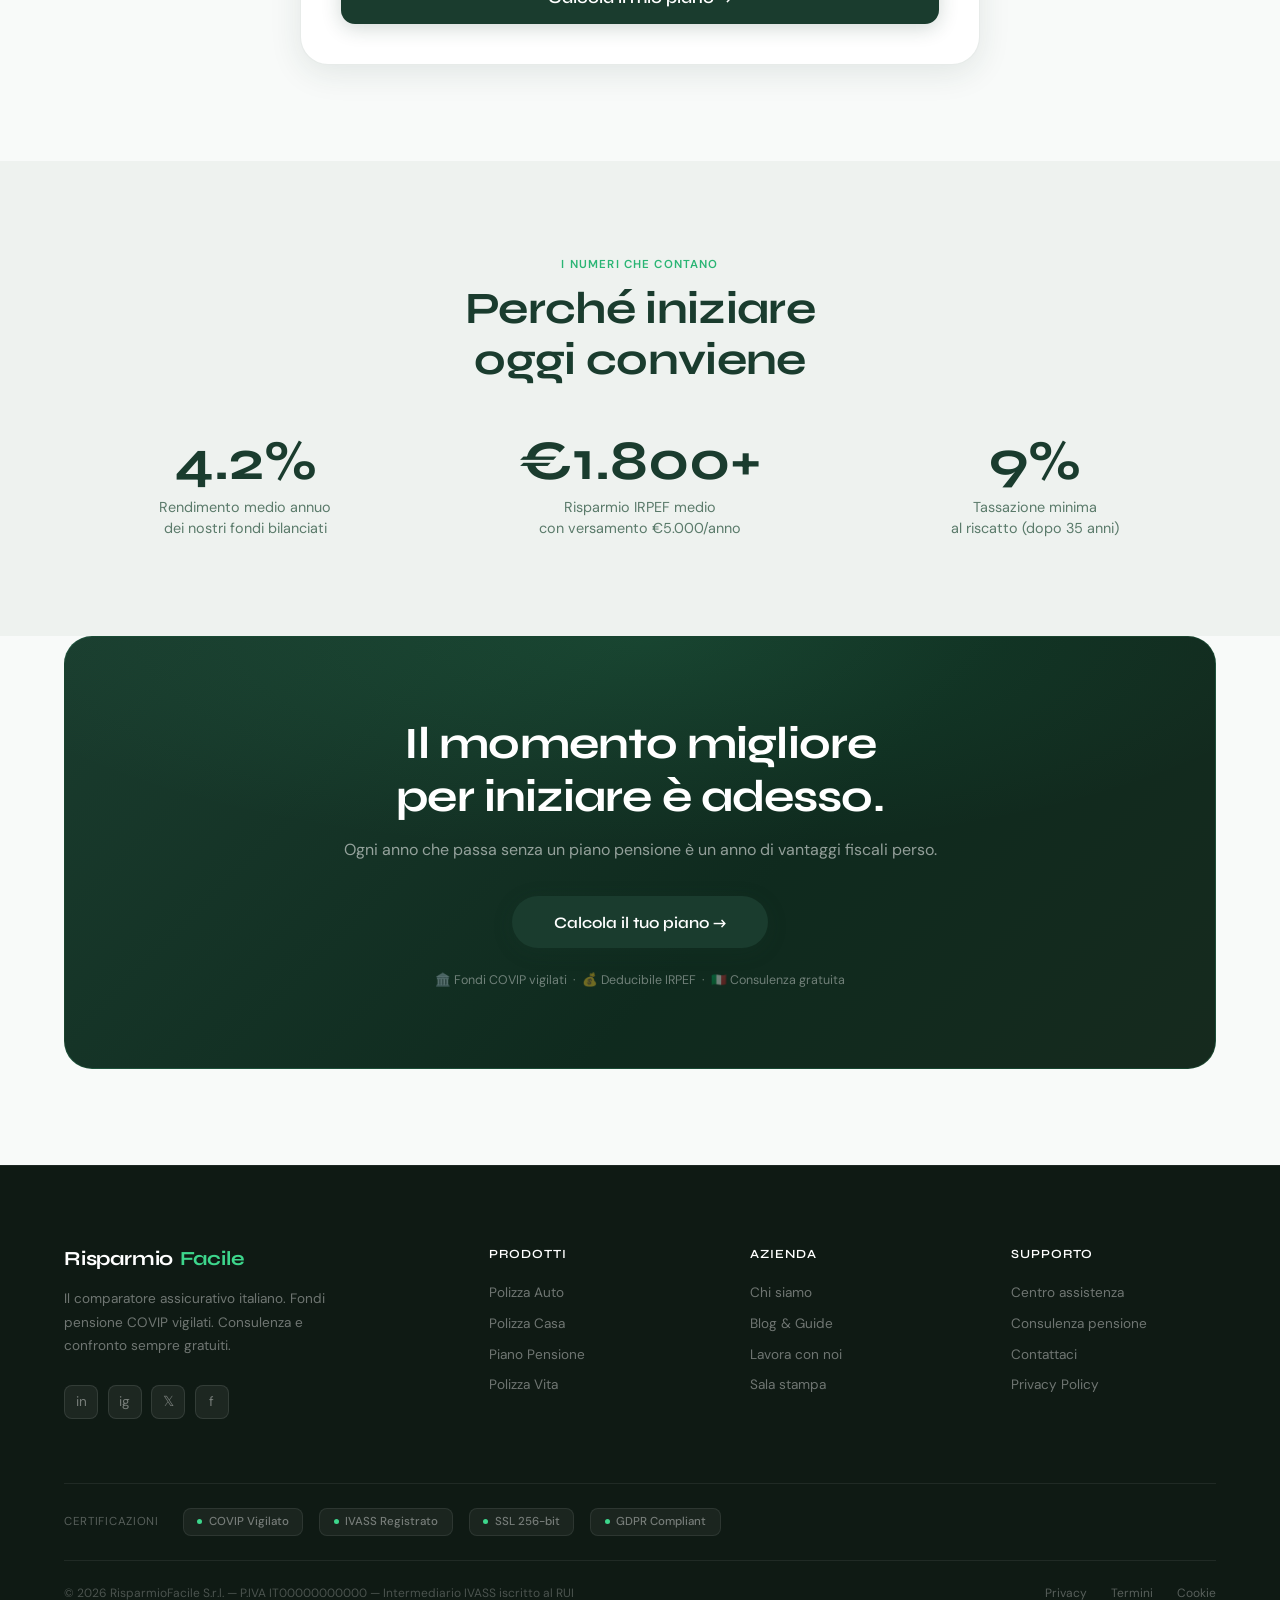
==== commit 0cfb7431: "ottimizzazione conversione: hero form, urgenza pensione, landing ads, sticky bar, whatsapp, exit int" ====
--- a/piano-pensione.html
+++ b/piano-pensione.html
@@ -88,11 +88,68 @@
   }
   .sim-result.show { display: block; }
   .sim-result-title { font-family: 'Syne', sans-serif; font-size: 1rem; font-weight: 700; color: var(--text); margin-bottom: 1.25rem; }
-  .sim-grid { display: grid; grid-template-columns: 1fr 1fr; gap: 1rem; }
-  .sim-item { text-align: center; background: var(--bg-card); border-radius: 12px; padding: 1.25rem; border: 1px solid var(--border); }
-  .sim-num { font-family: 'Syne', sans-serif; font-size: 1.8rem; font-weight: 700; color: var(--primary); display: block; line-height: 1; }
-  .sim-lbl { font-size: .78rem; color: var(--text-muted); margin-top: .35rem; display: block; }
+  .sim-result.show { animation: fadeUpSim .4s ease-out; }
+  @keyframes fadeUpSim { from{opacity:0;transform:translateY(14px);}to{opacity:1;transform:translateY(0);} }
+  .sim-grid { display: grid; grid-template-columns: repeat(3,1fr); gap: .85rem; }
+  .sim-item { text-align: center; background: var(--bg-card); border-radius: 12px; padding: 1rem .75rem; border: 1px solid var(--border); }
+  .sim-num { font-family: 'Syne', sans-serif; font-size: 1.4rem; font-weight: 700; color: var(--primary); display: block; line-height: 1; }
+  .sim-lbl { font-size: .7rem; color: var(--text-muted); margin-top: .35rem; display: block; line-height: 1.4; }
   .sim-disclaimer { font-size: .75rem; color: var(--text-muted); margin-top: 1rem; line-height: 1.5; }
+
+  /* ── SHOCK CARDS ── */
+  .shock-section { background: #1a0a0a; padding: 2.5rem 5vw; }
+  .shock-grid { display: grid; grid-template-columns: repeat(auto-fill,minmax(260px,1fr)); gap: 1.25rem; max-width: 900px; margin: 0 auto; }
+  .shock-card {
+    border-radius: var(--radius); padding: 1.75rem;
+    border-left: 4px solid;
+  }
+  .shock-card.red   { background: rgba(200,30,30,.12); border-color: #e03030; }
+  .shock-card.amber { background: rgba(220,120,0,.12); border-color: #e07020; }
+  .shock-card.rust  { background: rgba(180,60,0,.12);  border-color: #c04010; }
+  .shock-num { font-family:'Syne',sans-serif; font-size:1.85rem; font-weight:700; display:block; line-height:1; margin-bottom:.5rem; }
+  .shock-card.red   .shock-num { color:#f05050; }
+  .shock-card.amber .shock-num { color:#e88030; }
+  .shock-card.rust  .shock-num { color:#d06030; }
+  .shock-card h4 { font-family:'Syne',sans-serif; font-size:.95rem; font-weight:700; color:#fff; margin-bottom:.4rem; }
+  .shock-card p  { font-size:.82rem; color:rgba(255,255,255,.6); line-height:1.6; }
+
+  /* ── TRANSFER SECTION ── */
+  .transfer-box {
+    max-width:680px; margin:3rem auto 0;
+    background:var(--bg-card); border:1px solid var(--border-green);
+    border-radius:var(--radius-lg); padding:2.5rem; box-shadow:var(--shadow-md);
+  }
+  .transfer-steps { display:grid; grid-template-columns:repeat(3,1fr); gap:1.25rem; margin:1.5rem 0; }
+  .tr-step { text-align:center; }
+  .tr-step-num { width:36px; height:36px; border-radius:50%; background:var(--green-soft); color:var(--primary); font-family:'Syne',sans-serif; font-weight:700; font-size:.85rem; display:flex; align-items:center; justify-content:center; margin:0 auto .75rem; }
+  .tr-step p { font-size:.82rem; color:var(--text-muted); line-height:1.5; }
+
+  /* ── VS BANCARI TABLE ── */
+  .vs-table-wrap { overflow-x:auto; margin-top:3rem; }
+  .vs-table { width:100%; border-collapse:collapse; background:var(--bg-card); border-radius:var(--radius); overflow:hidden; box-shadow:var(--shadow-sm); }
+  .vs-table thead { background:var(--primary); }
+  .vs-table thead th { padding:1rem 1.25rem; font-family:'Syne',sans-serif; font-size:.8rem; font-weight:600; color:#fff; text-transform:uppercase; letter-spacing:.04em; text-align:left; }
+  .vs-table thead th:first-child { color:rgba(255,255,255,.6); }
+  .vs-table tbody tr { border-bottom:1px solid var(--border); }
+  .vs-table tbody tr:last-child { border-bottom:none; }
+  .vs-table tbody tr:hover { background:var(--bg-alt); }
+  .vs-table td { padding:.875rem 1.25rem; font-size:.875rem; color:var(--text-muted); vertical-align:middle; }
+  .vs-table td:first-child { font-weight:600; color:var(--text); }
+  .vs-bad  { color:#c03030; font-weight:600; }
+  .vs-good { color:#1a7a4a; font-weight:600; }
+
+  /* ── LOADING + RESULTS (simulator) ── */
+  .sim-loading { display:none; align-items:center; justify-content:center; gap:1rem; padding:2rem; color:var(--text-muted); font-size:.9rem; margin-top:1.5rem; }
+  .sim-spinner { width:26px; height:26px; border:3px solid var(--border); border-top-color:var(--green-dark); border-radius:50%; animation:spin .8s linear infinite; }
+  @keyframes spin { to { transform:rotate(360deg); } }
+  .growth-table-wrap { overflow-x:auto; margin-top:1.5rem; }
+  .growth-table { width:100%; border-collapse:collapse; font-size:.82rem; }
+  .growth-table th { padding:.5rem .75rem; text-align:left; font-size:.7rem; font-weight:600; letter-spacing:.04em; text-transform:uppercase; color:var(--text-muted); border-bottom:2px solid var(--border); }
+  .growth-table td { padding:.6rem .75rem; border-bottom:1px solid var(--border); color:var(--text-muted); }
+  .growth-table td:first-child { color:var(--text); font-weight:500; }
+  .growth-table tbody tr:last-child td { border-bottom:none; font-weight:700; color:var(--primary); background:rgba(61,214,140,.06); }
+  .td-best { color:#1a7a4a; font-weight:600; }
+  .field-err { display:none; color:#d43a2f; font-size:.75rem; margin-top:.2rem; }
 
   /* ── BENEFITS ── */
   .benefits-section { background: var(--bg-alt); }
@@ -103,7 +160,7 @@
 
   @media(max-width:700px){
     .form-row { grid-template-columns: 1fr; }
-    .sim-grid { grid-template-columns: 1fr; }
+    .sim-grid { grid-template-columns: 1fr 1fr; }
     .benefits-row { grid-template-columns: 1fr; }
   }
 </style>
@@ -121,6 +178,27 @@
     <li><a href="#simulatore" class="nav-cta">Calcola ora →</a></li>
   </ul>
 </nav>
+
+<!-- SHOCK SECTION -->
+<div class="shock-section" style="padding-top:6rem">
+  <div class="shock-grid">
+    <div class="shock-card red">
+      <span class="shock-num">€1.240</span>
+      <h4>Se aspetti 1 anno perdi €1.240 di deduzioni fiscali</h4>
+      <p>Con reddito di €35.000 e versamento mensile di €100, l'aliquota marginale al 35% ti costa €1.240/anno di tasse in più che potresti evitare.</p>
+    </div>
+    <div class="shock-card amber">
+      <span class="shock-num">€847</span>
+      <h4>Ogni mese di ritardo = €847 in meno a 67 anni</h4>
+      <p>Per chi inizia a 30 anni, ogni mese perso di versamento a €100/mese equivale a €847 di capitale in meno al momento della pensione, grazie alla capitalizzazione composta al 4.2%.</p>
+    </div>
+    <div class="shock-card rust">
+      <span class="shock-num">50%</span>
+      <h4>Il tuo datore versa il TFR: stai perdendo il 50% del rendimento</h4>
+      <p>Il TFR lasciato in azienda rende circa l'1.5%/anno. Trasferito al fondo pensione, lo stesso capitale può rendere il 4.2%, quasi il triplo.</p>
+    </div>
+  </div>
+</div>
 
 <!-- HERO -->
 <section class="hero">
@@ -271,6 +349,68 @@
   </div>
 </section>
 
+<!-- TRANSFER SECTION -->
+<section style="background:var(--bg-alt)">
+  <div class="centered">
+    <span class="section-label">Trasferimento gratuito</span>
+    <h2 class="section-title">Hai già un piano pensione?<br>Trasferiscilo senza perdere nulla</h2>
+    <p class="section-sub">Puoi trasferire il tuo fondo pensione attuale a un fondo migliore dopo soli 2 anni di adesione, completamente gratis e senza perdere la posizione maturata.</p>
+  </div>
+  <div class="transfer-box reveal">
+    <div class="transfer-steps">
+      <div class="tr-step"><div class="tr-step-num">1</div><p><strong>Compila il form</strong><br>Ci dici dove hai il piano attuale e quanto hai accumulato</p></div>
+      <div class="tr-step"><div class="tr-step-num">2</div><p><strong>Analizziamo</strong><br>Confrontiamo rendimento, costi e condizioni col tuo piano attuale</p></div>
+      <div class="tr-step"><div class="tr-step-num">3</div><p><strong>Trasferiamo</strong><br>Se conviene, gestiamo tutto noi. Gratis, senza burocrazia</p></div>
+    </div>
+    <div style="display:grid;grid-template-columns:1fr 1fr;gap:1rem;margin-bottom:1rem">
+      <div class="form-group">
+        <label style="font-size:.8rem;font-weight:600;color:var(--text);letter-spacing:.03em">Piano pensione attuale</label>
+        <select style="padding:.75rem 1rem;border-radius:12px;border:1px solid var(--border);background:var(--bg);font-family:'DM Sans',sans-serif;font-size:.95rem;color:var(--text);outline:none;width:100%">
+          <option>Generali PIP</option><option>Allianz Previdenza</option><option>AXA MPS</option>
+          <option>UnipolSai Previdenza</option><option>Poste Vita Previdenza</option>
+          <option>Fondo pensione aziendale</option><option>Altro</option>
+        </select>
+      </div>
+      <div class="form-group">
+        <label style="font-size:.8rem;font-weight:600;color:var(--text);letter-spacing:.03em">Capitale accumulato (€)</label>
+        <input type="number" placeholder="es. 12000" min="0" style="padding:.75rem 1rem;border-radius:12px;border:1px solid var(--border);background:var(--bg);font-family:'DM Sans',sans-serif;font-size:.95rem;color:var(--text);outline:none;width:100%">
+      </div>
+    </div>
+    <button class="btn-primary" style="width:100%;padding:1rem;font-size:1rem;border-radius:14px" onclick="this.textContent='Analisi in corso…';setTimeout(()=>this.textContent='Verifica se posso fare meglio →',2000)">Verifica se posso fare meglio →</button>
+    <p style="text-align:center;font-size:.75rem;color:var(--text-muted);margin-top:.75rem">🔒 Analisi gratuita · Nessun obbligo · Portabilità garantita per legge</p>
+  </div>
+</section>
+
+<!-- VS BANCARI TABLE -->
+<section style="background:var(--bg)">
+  <div class="centered">
+    <span class="section-label">Confronto diretto</span>
+    <h2 class="section-title">Il nostro fondo vs<br>i fondi bancari tipici</h2>
+    <p class="section-sub">I costi nascosti dei fondi pensione bancari erodono silenziosamente il tuo capitale. Ecco la differenza.</p>
+  </div>
+  <div class="vs-table-wrap reveal">
+    <table class="vs-table">
+      <thead>
+        <tr>
+          <th>Caratteristica</th>
+          <th>Banca tipica</th>
+          <th>RisparmioFacile</th>
+        </tr>
+      </thead>
+      <tbody>
+        <tr><td>Rendimento medio storico</td><td class="vs-bad">2.1% / anno</td><td class="vs-good">4.2% / anno</td></tr>
+        <tr><td>Costi di gestione</td><td class="vs-bad">2.8% / anno</td><td class="vs-good">0.9% / anno</td></tr>
+        <tr><td>Costo netto reale (rendimento – costi)</td><td class="vs-bad">−0.7% / anno</td><td class="vs-good">+3.3% / anno</td></tr>
+        <tr><td>Deducibilità IRPEF fino a €5.164</td><td class="vs-good">✓ Sì</td><td class="vs-good">✓ Sì</td></tr>
+        <tr><td>Portabilità dopo 2 anni</td><td class="vs-good">✓ Sì</td><td class="vs-good">✓ Sì</td></tr>
+        <tr><td>Consulenza dedicata inclusa</td><td class="vs-bad">✗ No</td><td class="vs-good">✓ Sì</td></tr>
+        <tr><td>Report annuale personalizzato</td><td class="vs-bad">✗ No</td><td class="vs-good">✓ Sì</td></tr>
+        <tr><td>Avviso proattivo se il fondo sottoperforma</td><td class="vs-bad">✗ No</td><td class="vs-good">✓ Sì</td></tr>
+      </tbody>
+    </table>
+  </div>
+</section>
+
 <!-- TAX BENEFITS -->
 <section style="background:var(--bg-alt)">
   <div class="centered">
@@ -310,27 +450,23 @@
       <div class="form-group">
         <label>La tua età</label>
         <input type="number" id="s-eta" placeholder="es. 35" min="18" max="65">
+        <span class="field-err" id="s-eta-err"></span>
       </div>
       <div class="form-group">
-        <label>Reddito annuo lordo</label>
-        <select id="s-reddito">
-          <option value="">Seleziona...</option>
-          <option value="15000">Fino a €15.000</option>
-          <option value="20000">€15.000 – €20.000</option>
-          <option value="28000">€20.000 – €28.000</option>
-          <option value="40000">€28.000 – €40.000</option>
-          <option value="55000">€40.000 – €55.000</option>
-          <option value="80000">Oltre €55.000</option>
-        </select>
+        <label>Reddito annuo lordo (€)</label>
+        <input type="number" id="s-reddito" placeholder="es. 32000" min="1000">
+        <span class="field-err" id="s-reddito-err"></span>
       </div>
       <div class="form-group">
         <label>Versamento mensile (€)</label>
         <input type="number" id="s-versamento" placeholder="es. 100" min="50" max="2000">
-      </div>
-    </div>
-    <button class="btn-primary form-submit" onclick="calcolaPensione()">
+        <span class="field-err" id="s-versamento-err"></span>
+      </div>
+    </div>
+    <button id="s-btn" class="btn-primary form-submit" onclick="calcolaPensione()">
       Calcola il mio piano →
     </button>
+    <div class="sim-loading" id="s-loading"><div class="sim-spinner"></div>Elaborazione piano previdenziale…</div>
 
     <div class="sim-result" id="sim-result">
       <div class="sim-result-title">📊 La tua proiezione previdenziale</div>
@@ -340,19 +476,35 @@
           <span class="sim-lbl">Capitale accumulato<br>stimato a 67 anni</span>
         </div>
         <div class="sim-item">
-          <span class="sim-num" id="r-anni">—</span>
-          <span class="sim-lbl">Anni di versamento<br>al tuo piano</span>
+          <span class="sim-num" id="r-rendita">—</span>
+          <span class="sim-lbl">Rendita mensile stimata<br>(su 20 anni di erogazione)</span>
         </div>
         <div class="sim-item">
           <span class="sim-num" id="r-fiscale">—</span>
-          <span class="sim-lbl">Risparmio fiscale IRPEF<br>stimato ogni anno</span>
+          <span class="sim-lbl">Risparmio fiscale IRPEF<br>ogni anno</span>
         </div>
         <div class="sim-item">
           <span class="sim-num" id="r-totFiscale">—</span>
           <span class="sim-lbl">Risparmio fiscale totale<br>stimato nel periodo</span>
         </div>
-      </div>
-      <p class="sim-disclaimer">* Simulazione indicativa basata su rendimento costante 4.2%/anno. I rendimenti effettivi dipendono dall'andamento dei mercati. Il risparmio fiscale è calcolato sull'aliquota marginale IRPEF del tuo scaglione di reddito.</p>
+        <div class="sim-item">
+          <span class="sim-num" id="r-anni">—</span>
+          <span class="sim-lbl">Anni al piano</span>
+        </div>
+        <div class="sim-item">
+          <span class="sim-num" id="r-aliquota">—</span>
+          <span class="sim-lbl">Aliquota marginale<br>IRPEF applicata</span>
+        </div>
+      </div>
+
+      <div class="growth-table-wrap">
+        <table class="growth-table">
+          <thead><tr><th>Orizzonte</th><th>Versato</th><th>Rendimento accumulato</th><th>Capitale totale</th></tr></thead>
+          <tbody id="r-growth-rows"></tbody>
+        </table>
+      </div>
+
+      <p class="sim-disclaimer" style="margin-top:1rem">* Simulazione indicativa basata su rendimento costante 4.2%/anno. I rendimenti effettivi dipendono dall'andamento dei mercati. La rendita mensile è calcolata su un orizzonte di erogazione di 20 anni senza rivalutazione.</p>
     </div>
   </div>
 </section>
@@ -453,43 +605,69 @@
 const co=new IntersectionObserver(entries=>{entries.forEach(e=>{if(e.isIntersecting){animateCounter(e.target);co.unobserve(e.target);}});},{threshold:.5});
 document.querySelectorAll('.hstat-num[data-target]').forEach(el=>co.observe(el));
 
+/* helpers */
+function showFe(id,msg){const el=document.getElementById(id);if(el){el.textContent=msg;el.style.display='block';}}
+function hideFe(id){const el=document.getElementById(id);if(el){el.textContent='';el.style.display='none';}}
+
+/* pre-fill from URL params */
+(function(){
+  const p=new URLSearchParams(location.search);
+  if(p.get('eta'))        document.getElementById('s-eta').value=p.get('eta');
+  if(p.get('versamento')) document.getElementById('s-versamento').value=p.get('versamento');
+})();
+
 /* ── PENSION SIMULATOR ── */
 function calcolaPensione() {
   const eta = parseInt(document.getElementById('s-eta').value);
-  const redditoVal = document.getElementById('s-reddito').value;
+  const reddito = parseInt(document.getElementById('s-reddito').value);
   const versamento = parseInt(document.getElementById('s-versamento').value);
-
-  if (!eta || !redditoVal || !versamento || eta < 18 || eta >= 67 || versamento < 1) {
-    alert('Inserisci tutti i dati richiesti (età tra 18 e 66, versamento positivo).');
-    return;
-  }
-
-  const reddito = parseInt(redditoVal);
-  const anniRimasti = 67 - eta;
-  const r = 0.042 / 12; // tasso mensile
-  const n = anniRimasti * 12;
-  const capitale = versamento * ((Math.pow(1 + r, n) - 1) / r);
-
-  // aliquota marginale IRPEF italiana 2024
-  let aliquota;
-  if (reddito <= 15000)      aliquota = 0.23;
-  else if (reddito <= 28000) aliquota = 0.25;
-  else if (reddito <= 50000) aliquota = 0.35;
-  else                       aliquota = 0.43;
-
-  const versamentoAnnuo = Math.min(versamento * 12, 5164);
-  const risparmioFiscaleAnno = Math.round(versamentoAnnuo * aliquota);
-  const risparmioFiscaleTot  = risparmioFiscaleAnno * anniRimasti;
-
-  document.getElementById('r-capitale').textContent   = '€' + Math.round(capitale).toLocaleString('it-IT');
-  document.getElementById('r-anni').textContent        = anniRimasti + ' anni';
-  document.getElementById('r-fiscale').textContent     = '€' + risparmioFiscaleAnno.toLocaleString('it-IT') + '/anno';
-  document.getElementById('r-totFiscale').textContent  = '€' + risparmioFiscaleTot.toLocaleString('it-IT');
-
-  const res = document.getElementById('sim-result');
-  res.classList.add('show');
-  res.scrollIntoView({ behavior: 'smooth', block: 'nearest' });
+  let valid = true;
+
+  if(!eta||eta<18||eta>=67){showFe('s-eta-err','Inserisci un\'età tra 18 e 66 anni');valid=false;}else hideFe('s-eta-err');
+  if(!reddito||reddito<1000){showFe('s-reddito-err','Inserisci il tuo reddito annuo lordo');valid=false;}else hideFe('s-reddito-err');
+  if(!versamento||versamento<50){showFe('s-versamento-err','Versamento minimo €50/mese');valid=false;}else hideFe('s-versamento-err');
+  if(!valid) return;
+
+  const btn=document.getElementById('s-btn'),loadEl=document.getElementById('s-loading'),resEl=document.getElementById('sim-result');
+  btn.disabled=true;btn.textContent='Calcolo in corso…';loadEl.style.display='flex';resEl.classList.remove('show');
+
+  setTimeout(()=>{
+    const anniRimasti=67-eta, r=0.042/12, n=anniRimasti*12;
+    const capitale=Math.round(versamento*((Math.pow(1+r,n)-1)/r));
+    const rendita=Math.round(capitale/240);
+
+    let aliquota;
+    if(reddito<=28000)      aliquota=0.23;
+    else if(reddito<=50000) aliquota=0.35;
+    else                    aliquota=0.43;
+
+    const versamentoAnnuo=Math.min(versamento*12,5164);
+    const risparmioAnno=Math.round(versamentoAnnuo*aliquota);
+    const risparmioTot=risparmioAnno*anniRimasti;
+
+    document.getElementById('r-capitale').textContent   ='€'+capitale.toLocaleString('it-IT');
+    document.getElementById('r-rendita').textContent    ='€'+rendita.toLocaleString('it-IT')+'/mese';
+    document.getElementById('r-fiscale').textContent    ='€'+risparmioAnno.toLocaleString('it-IT')+'/anno';
+    document.getElementById('r-totFiscale').textContent ='€'+risparmioTot.toLocaleString('it-IT');
+    document.getElementById('r-anni').textContent       =anniRimasti+' anni';
+    document.getElementById('r-aliquota').textContent   =Math.round(aliquota*100)+'% IRPEF';
+
+    /* growth table */
+    let rows='';
+    for(let y=5;y<=anniRimasti;y+=5){
+      const nY=y*12,capY=Math.round(versamento*((Math.pow(1+r,nY)-1)/r));
+      const versato=versamento*12*y, rend=capY-versato;
+      const isLast=(y+5>anniRimasti);
+      rows+=`<tr><td>${y} anni (età ${eta+y})</td><td>€${versato.toLocaleString('it-IT')}</td><td>+€${rend.toLocaleString('it-IT')}</td><td class="td-best">€${capY.toLocaleString('it-IT')}</td></tr>`;
+    }
+    document.getElementById('r-growth-rows').innerHTML=rows;
+
+    btn.disabled=false;btn.textContent='Calcola il mio piano →';
+    loadEl.style.display='none';resEl.classList.add('show');
+    resEl.scrollIntoView({behavior:'smooth',block:'nearest'});
+  },1500);
 }
 </script>
+<script src="components.js"></script>
 </body>
 </html>
--- a/style.css
+++ b/style.css
@@ -352,6 +352,84 @@
 .reveal:nth-child(5) { transition-delay: .34s; }
 .reveal:nth-child(6) { transition-delay: .42s; }
 
+/* ── STICKY BAR ── */
+.sticky-bar {
+  position: fixed; top: 0; left: 0; right: 0; z-index: 150;
+  background: var(--navy); height: 40px;
+  display: flex; align-items: center; justify-content: center; gap: .5rem;
+  font-size: .8rem; color: rgba(255,255,255,.88); padding: 0 3rem;
+  white-space: nowrap; overflow: hidden; text-overflow: ellipsis;
+}
+.sticky-bar a { color: var(--green); font-weight: 700; text-decoration: none; margin-left: .25rem; }
+.sticky-bar a:hover { text-decoration: underline; }
+.sticky-bar-close {
+  position: absolute; right: 1rem; top: 50%; transform: translateY(-50%);
+  background: none; border: none; color: rgba(255,255,255,.5); cursor: pointer;
+  font-size: .95rem; line-height: 1; padding: .3rem;
+  transition: color .15s;
+}
+.sticky-bar-close:hover { color: #fff; }
+body.has-sticky { padding-top: 40px; }
+body.has-sticky nav { top: 40px; }
+
+/* ── WHATSAPP BUTTON ── */
+.wa-btn {
+  position: fixed; bottom: 1.75rem; left: 1.5rem; z-index: 140;
+  width: 56px; height: 56px; border-radius: 50%;
+  background: #25d366; color: #fff; text-decoration: none;
+  display: flex; align-items: center; justify-content: center;
+  box-shadow: 0 4px 20px rgba(37,211,102,.45);
+  transition: transform .2s, box-shadow .2s;
+}
+.wa-btn:hover { transform: scale(1.08); box-shadow: 0 6px 28px rgba(37,211,102,.6); }
+.wa-tooltip {
+  position: absolute; left: calc(100% + .75rem); top: 50%; transform: translateY(-50%);
+  background: var(--navy); color: #fff; font-size: .78rem; font-weight: 500;
+  padding: .4rem .85rem; border-radius: 8px; white-space: nowrap;
+  pointer-events: none; opacity: 0; transition: opacity .2s;
+}
+.wa-btn:hover .wa-tooltip { opacity: 1; }
+
+/* ── EXIT INTENT POPUP ── */
+.ei-overlay {
+  display: none; position: fixed; inset: 0; z-index: 300;
+  background: rgba(15,26,20,.6); backdrop-filter: blur(4px);
+  align-items: center; justify-content: center;
+}
+.ei-overlay.show { display: flex; }
+.ei-box {
+  background: var(--bg-card); border-radius: var(--radius-lg);
+  padding: 2.5rem; max-width: 480px; width: 92%; position: relative;
+  box-shadow: var(--shadow-lg); border: 1px solid var(--border-green);
+  animation: fadeUp .3s ease-out;
+}
+.ei-close {
+  position: absolute; top: 1rem; right: 1rem;
+  background: none; border: none; color: var(--text-muted); cursor: pointer;
+  font-size: 1.2rem; line-height: 1; padding: .3rem;
+}
+.ei-close:hover { color: var(--text); }
+.ei-tag { font-size: .7rem; font-weight: 700; letter-spacing: .1em; text-transform: uppercase; color: var(--green-dark); margin-bottom: .75rem; }
+.ei-title { font-family: 'Syne', sans-serif; font-size: 1.3rem; font-weight: 700; color: var(--text); margin-bottom: .5rem; line-height: 1.3; }
+.ei-sub { font-size: .875rem; color: var(--text-muted); margin-bottom: 1.5rem; line-height: 1.6; }
+.ei-input {
+  width: 100%; padding: .75rem 1rem; border-radius: 12px;
+  border: 1px solid var(--border); background: var(--bg);
+  font-family: 'DM Sans', sans-serif; font-size: .95rem; color: var(--text);
+  outline: none; margin-bottom: .75rem; box-sizing: border-box;
+  transition: border-color .2s, box-shadow .2s;
+}
+.ei-input:focus { border-color: var(--border-green); box-shadow: 0 0 0 3px rgba(61,214,140,.1); }
+.ei-btn {
+  width: 100%; padding: 1rem; border-radius: 14px;
+  background: var(--green-dark); color: #fff; border: none;
+  font-family: 'Syne', sans-serif; font-weight: 700; font-size: 1rem;
+  cursor: pointer; transition: background .2s, transform .15s;
+}
+.ei-btn:hover { background: var(--primary); transform: translateY(-1px); }
+.ei-skip { text-align: center; margin-top: .75rem; font-size: .75rem; color: var(--text-muted); cursor: pointer; transition: color .15s; }
+.ei-skip:hover { color: var(--text); }
+
 /* ── RESPONSIVE ── */
 @media (max-width: 900px) {
   .hero-stats { grid-template-columns: repeat(2,1fr); }
